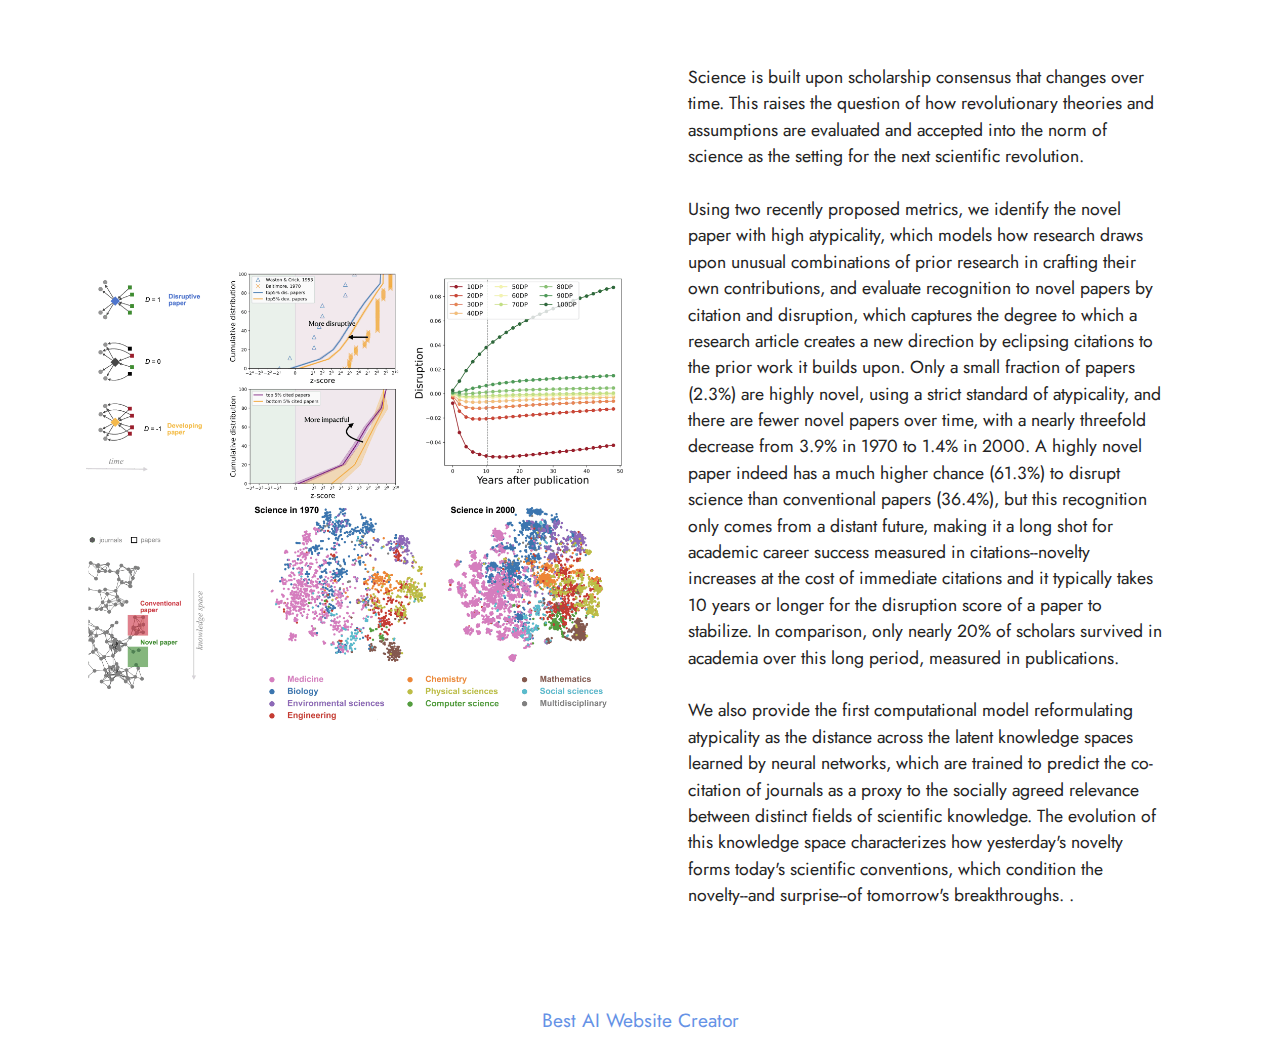
==== page1.html @ 990d7ad9 "create github pages" ====
<!DOCTYPE html>
<html  >
<head>
  <!-- Site made with Mobirise Website Builder v5.7.12, https://mobirise.com -->
  <meta charset="UTF-8">
  <meta http-equiv="X-UA-Compatible" content="IE=edge">
  <meta name="generator" content="Mobirise v5.7.12, mobirise.com">
  <meta name="viewport" content="width=device-width, initial-scale=1, minimum-scale=1">
  <link rel="shortcut icon" href="assets/images/logo5.png" type="image/x-icon">
  <meta name="description" content="">
  
  
  <title>research 1</title>
  <link rel="stylesheet" href="assets/bootstrap/css/bootstrap.min.css">
  <link rel="stylesheet" href="assets/bootstrap/css/bootstrap-grid.min.css">
  <link rel="stylesheet" href="assets/bootstrap/css/bootstrap-reboot.min.css">
  <link rel="stylesheet" href="assets/theme/css/style.css">
  <link rel="preload" href="https://fonts.googleapis.com/css?family=Jost:100,200,300,400,500,600,700,800,900,100i,200i,300i,400i,500i,600i,700i,800i,900i&display=swap" as="style" onload="this.onload=null;this.rel='stylesheet'">
  <noscript><link rel="stylesheet" href="https://fonts.googleapis.com/css?family=Jost:100,200,300,400,500,600,700,800,900,100i,200i,300i,400i,500i,600i,700i,800i,900i&display=swap"></noscript>
  <link rel="preload" as="style" href="assets/mobirise/css/mbr-additional.css"><link rel="stylesheet" href="assets/mobirise/css/mbr-additional.css" type="text/css">

  
  
  
</head>
<body>
  
  <section data-bs-version="5.1" class="image1 cid-sHP4jUs3po" id="image1-o">
    

    

    <div class="container">
        <div class="row align-items-center">
            <div class="col-12 col-lg-6">
                <div class="image-wrapper">
                    <img src="assets/images/allinone-1-1076x928.png" alt="Mobirise">
                    
                </div>
            </div>
            <div class="col-12 col-lg">
                <div class="text-wrapper">
                    
                    <p class="mbr-text mbr-fonts-style display-4">Science is built upon scholarship consensus that changes over time. This raises the question of how revolutionary theories and assumptions are evaluated and accepted into the norm of science as the setting for the next scientific revolution.<br><br>Using two recently proposed metrics, we identify the novel paper with high atypicality, which models how research draws upon unusual combinations of prior research in crafting their own contributions, and evaluate recognition to novel papers by citation and disruption, which captures the degree to which a research article creates a new direction by eclipsing citations to the prior work it builds upon. Only a small fraction of papers (2.3%) are highly novel, using a strict standard of atypicality, and there are fewer novel papers over time, with a nearly threefold decrease from 3.9% in 1970 to 1.4% in 2000.  A highly novel paper indeed has a much higher chance (61.3%) to disrupt science than conventional papers (36.4%), but this recognition only comes from a distant future, making it a long shot for academic career success measured in citations--novelty increases at the cost of immediate citations and it typically takes 10 years or longer for the disruption score of a paper to stabilize. In comparison, only nearly 20% of scholars survived in academia over this long period, measured in publications. <br><br>We also provide the first computational model reformulating atypicality as the distance across the latent knowledge spaces learned by neural networks, which are trained to predict the co-citation of journals as a proxy to the socially agreed relevance between distinct fields of scientific knowledge. The evolution of this knowledge space characterizes how yesterday's novelty forms today's scientific conventions, which condition the novelty--and surprise--of tomorrow's breakthroughs. .</p>
                </div>
            </div>
        </div>
    </div>
</section><section class="display-7" style="padding: 0;align-items: center;justify-content: center;flex-wrap: wrap;    align-content: center;display: flex;position: relative;height: 4rem;"><a href="https://mobiri.se/" style="flex: 1 1;height: 4rem;position: absolute;width: 100%;z-index: 1;"><img alt="" style="height: 4rem;" src="[data-uri]"></a><p style="margin: 0;text-align: center;" class="display-7">&#8204;</p><a style="z-index:1" href="https://mobirise.com/builder/ai-website-creator.html">Best AI Website Creator</a></section><script src="assets/bootstrap/js/bootstrap.bundle.min.js"></script>  <script src="assets/smoothscroll/smooth-scroll.js"></script>  <script src="assets/ytplayer/index.js"></script>  <script src="assets/theme/js/script.js"></script>  
  
  
</body>
</html>
---- assets/theme/css/style.css ----
@charset "UTF-8";
section {
  background-color: #ffffff;
}

body {
  font-style: normal;
  line-height: 1.5;
  font-weight: 400;
  color: #232323;
  position: relative;
}

button {
  background-color: transparent;
  border-color: transparent;
}

section,
.container,
.container-fluid {
  position: relative;
  word-wrap: break-word;
}

a.mbr-iconfont:hover {
  text-decoration: none;
}

.article .lead p,
.article .lead ul,
.article .lead ol,
.article .lead pre,
.article .lead blockquote {
  margin-bottom: 0;
}

a {
  font-style: normal;
  font-weight: 400;
  cursor: pointer;
}
a, a:hover {
  text-decoration: none;
}

.mbr-section-title {
  font-style: normal;
  line-height: 1.3;
}

.mbr-section-subtitle {
  line-height: 1.3;
}

.mbr-text {
  font-style: normal;
  line-height: 1.7;
}

h1,
h2,
h3,
h4,
h5,
h6,
.display-1,
.display-2,
.display-4,
.display-5,
.display-7,
span,
p,
a {
  line-height: 1;
  word-break: break-word;
  word-wrap: break-word;
  font-weight: 400;
}

b,
strong {
  font-weight: bold;
}

input:-webkit-autofill, input:-webkit-autofill:hover, input:-webkit-autofill:focus, input:-webkit-autofill:active {
  transition-delay: 9999s;
  -webkit-transition-property: background-color, color;
  transition-property: background-color, color;
}

textarea[type=hidden] {
  display: none;
}

section {
  background-position: 50% 50%;
  background-repeat: no-repeat;
  background-size: cover;
}
section .mbr-background-video,
section .mbr-background-video-preview {
  position: absolute;
  bottom: 0;
  left: 0;
  right: 0;
  top: 0;
}

.hidden {
  visibility: hidden;
}

.mbr-z-index20 {
  z-index: 20;
}

/*! Base colors */
.mbr-white {
  color: #ffffff;
}

.mbr-black {
  color: #111111;
}

.mbr-bg-white {
  background-color: #ffffff;
}

.mbr-bg-black {
  background-color: #000000;
}

/*! Text-aligns */
.align-left {
  text-align: left;
}

.align-center {
  text-align: center;
}

.align-right {
  text-align: right;
}

/*! Font-weight  */
.mbr-light {
  font-weight: 300;
}

.mbr-regular {
  font-weight: 400;
}

.mbr-semibold {
  font-weight: 500;
}

.mbr-bold {
  font-weight: 700;
}

/*! Media  */
.media-content {
  flex-basis: 100%;
}

.media-container-row {
  display: flex;
  flex-direction: row;
  flex-wrap: wrap;
  justify-content: center;
  align-content: center;
  align-items: start;
}
.media-container-row .media-size-item {
  width: 400px;
}

.media-container-column {
  display: flex;
  flex-direction: column;
  flex-wrap: wrap;
  justify-content: center;
  align-content: center;
  align-items: stretch;
}
.media-container-column > * {
  width: 100%;
}

@media (min-width: 992px) {
  .media-container-row {
    flex-wrap: nowrap;
  }
}
figure {
  margin-bottom: 0;
  overflow: hidden;
}

figure[mbr-media-size] {
  transition: width 0.1s;
}

img,
iframe {
  display: block;
  width: 100%;
}

.card {
  background-color: transparent;
  border: none;
}

.card-box {
  width: 100%;
}

.card-img {
  text-align: center;
  flex-shrink: 0;
  -webkit-flex-shrink: 0;
}

.media {
  max-width: 100%;
  margin: 0 auto;
}

.mbr-figure {
  align-self: center;
}

.media-container > div {
  max-width: 100%;
}

.mbr-figure img,
.card-img img {
  width: 100%;
}

@media (max-width: 991px) {
  .media-size-item {
    width: auto !important;
  }

  .media {
    width: auto;
  }

  .mbr-figure {
    width: 100% !important;
  }
}
/*! Buttons */
.mbr-section-btn {
  margin-left: -0.6rem;
  margin-right: -0.6rem;
  font-size: 0;
}

.btn {
  font-weight: 600;
  border-width: 1px;
  font-style: normal;
  margin: 0.6rem 0.6rem;
  white-space: normal;
  transition: all 0.2s ease-in-out;
  display: inline-flex;
  align-items: center;
  justify-content: center;
  word-break: break-word;
}

.btn-sm {
  font-weight: 600;
  letter-spacing: 0px;
  transition: all 0.3s ease-in-out;
}

.btn-md {
  font-weight: 600;
  letter-spacing: 0px;
  transition: all 0.3s ease-in-out;
}

.btn-lg {
  font-weight: 600;
  letter-spacing: 0px;
  transition: all 0.3s ease-in-out;
}

.btn-form {
  margin: 0;
}
.btn-form:hover {
  cursor: pointer;
}

nav .mbr-section-btn {
  margin-left: 0rem;
  margin-right: 0rem;
}

/*! Btn icon margin */
.btn .mbr-iconfont,
.btn.btn-sm .mbr-iconfont {
  order: 1;
  cursor: pointer;
  margin-left: 0.5rem;
  vertical-align: sub;
}

.btn.btn-md .mbr-iconfont,
.btn.btn-md .mbr-iconfont {
  margin-left: 0.8rem;
}

.mbr-regular {
  font-weight: 400;
}

.mbr-semibold {
  font-weight: 500;
}

.mbr-bold {
  font-weight: 700;
}

[type=submit] {
  -webkit-appearance: none;
}

/*! Full-screen */
.mbr-fullscreen .mbr-overlay {
  min-height: 100vh;
}

.mbr-fullscreen {
  display: flex;
  display: -moz-flex;
  display: -ms-flex;
  display: -o-flex;
  align-items: center;
  min-height: 100vh;
  padding-top: 3rem;
  padding-bottom: 3rem;
}

/*! Map */
.map {
  height: 25rem;
  position: relative;
}
.map iframe {
  width: 100%;
  height: 100%;
}

/*! Scroll to top arrow */
.mbr-arrow-up {
  bottom: 25px;
  right: 90px;
  position: fixed;
  text-align: right;
  z-index: 5000;
  color: #ffffff;
  font-size: 22px;
}

.mbr-arrow-up a {
  background: rgba(0, 0, 0, 0.2);
  border-radius: 50%;
  color: #fff;
  display: inline-block;
  height: 60px;
  width: 60px;
  border: 2px solid #fff;
  outline-style: none !important;
  position: relative;
  text-decoration: none;
  transition: all 0.3s ease-in-out;
  cursor: pointer;
  text-align: center;
}
.mbr-arrow-up a:hover {
  background-color: rgba(0, 0, 0, 0.4);
}
.mbr-arrow-up a i {
  line-height: 60px;
}

.mbr-arrow-up-icon {
  display: block;
  color: #fff;
}

.mbr-arrow-up-icon::before {
  content: "›";
  display: inline-block;
  font-family: serif;
  font-size: 22px;
  line-height: 1;
  font-style: normal;
  position: relative;
  top: 6px;
  left: -4px;
  transform: rotate(-90deg);
}

/*! Arrow Down */
.mbr-arrow {
  position: absolute;
  bottom: 45px;
  left: 50%;
  width: 60px;
  height: 60px;
  cursor: pointer;
  background-color: rgba(80, 80, 80, 0.5);
  border-radius: 50%;
  transform: translateX(-50%);
}
@media (max-width: 767px) {
  .mbr-arrow {
    display: none;
  }
}
.mbr-arrow > a {
  display: inline-block;
  text-decoration: none;
  outline-style: none;
  -webkit-animation: arrowdown 1.7s ease-in-out infinite;
          animation: arrowdown 1.7s ease-in-out infinite;
  color: #ffffff;
}
.mbr-arrow > a > i {
  position: absolute;
  top: -2px;
  left: 15px;
  font-size: 2rem;
}

#scrollToTop a i::before {
  content: "";
  position: absolute;
  display: block;
  border-bottom: 2.5px solid #fff;
  border-left: 2.5px solid #fff;
  width: 27.8%;
  height: 27.8%;
  left: 50%;
  top: 51%;
  transform: translateY(-30%) translateX(-50%) rotate(135deg);
}

@keyframes arrowdown {
  0% {
    transform: translateY(0px);
  }
  50% {
    transform: translateY(-5px);
  }
  100% {
    transform: translateY(0px);
  }
}
@-webkit-keyframes arrowdown {
  0% {
    transform: translateY(0px);
  }
  50% {
    transform: translateY(-5px);
  }
  100% {
    transform: translateY(0px);
  }
}
@media (max-width: 500px) {
  .mbr-arrow-up {
    left: 0;
    right: 0;
    text-align: center;
  }
}
/*Gradients animation*/
@keyframes gradient-animation {
  from {
    background-position: 0% 100%;
    -webkit-animation-timing-function: ease-in-out;
            animation-timing-function: ease-in-out;
  }
  to {
    background-position: 100% 0%;
    -webkit-animation-timing-function: ease-in-out;
            animation-timing-function: ease-in-out;
  }
}
@-webkit-keyframes gradient-animation {
  from {
    background-position: 0% 100%;
    -webkit-animation-timing-function: ease-in-out;
            animation-timing-function: ease-in-out;
  }
  to {
    background-position: 100% 0%;
    -webkit-animation-timing-function: ease-in-out;
            animation-timing-function: ease-in-out;
  }
}
.bg-gradient {
  background-size: 200% 200%;
  animation: gradient-animation 5s infinite alternate;
  -webkit-animation: gradient-animation 5s infinite alternate;
}

.menu .navbar-brand {
  display: -webkit-flex;
}
.menu .navbar-brand span {
  display: flex;
  display: -webkit-flex;
}
.menu .navbar-brand .navbar-caption-wrap {
  display: -webkit-flex;
}
.menu .navbar-brand .navbar-logo img {
  display: -webkit-flex;
  width: auto;
}
@media (min-width: 768px) and (max-width: 991px) {
  .menu .navbar-toggleable-sm .navbar-nav {
    display: -ms-flexbox;
  }
}
@media (max-width: 991px) {
  .menu .navbar-collapse {
    max-height: 93.5vh;
  }
  .menu .navbar-collapse.show {
    overflow: auto;
  }
}
@media (min-width: 992px) {
  .menu .navbar-nav.nav-dropdown {
    display: -webkit-flex;
  }
  .menu .navbar-toggleable-sm .navbar-collapse {
    display: -webkit-flex !important;
  }
  .menu .collapsed .navbar-collapse {
    max-height: 93.5vh;
  }
  .menu .collapsed .navbar-collapse.show {
    overflow: auto;
  }
}
@media (max-width: 767px) {
  .menu .navbar-collapse {
    max-height: 80vh;
  }
}

.nav-link .mbr-iconfont {
  margin-right: 0.5rem;
}

.navbar {
  display: -webkit-flex;
  -webkit-flex-wrap: wrap;
  -webkit-align-items: center;
  -webkit-justify-content: space-between;
}

.navbar-collapse {
  -webkit-flex-basis: 100%;
  -webkit-flex-grow: 1;
  -webkit-align-items: center;
}

.nav-dropdown .link {
  padding: 0.667em 1.667em !important;
  margin: 0 !important;
}

.nav {
  display: -webkit-flex;
  -webkit-flex-wrap: wrap;
}

.row {
  display: -webkit-flex;
  -webkit-flex-wrap: wrap;
}

.justify-content-center {
  -webkit-justify-content: center;
}

.form-inline {
  display: -webkit-flex;
}

.card-wrapper {
  -webkit-flex: 1;
}

.carousel-control {
  z-index: 10;
  display: -webkit-flex;
}

.carousel-controls {
  display: -webkit-flex;
}

.media {
  display: -webkit-flex;
}

.form-group:focus {
  outline: none;
}

.jq-selectbox__select {
  padding: 7px 0;
  position: relative;
}

.jq-selectbox__dropdown {
  overflow: hidden;
  border-radius: 10px;
  position: absolute;
  top: 100%;
  left: 0 !important;
  width: 100% !important;
}

.jq-selectbox__trigger-arrow {
  right: 0;
  transform: translateY(-50%);
}

.jq-selectbox li {
  padding: 1.07em 0.5em;
}

input[type=range] {
  padding-left: 0 !important;
  padding-right: 0 !important;
}

.modal-dialog,
.modal-content {
  height: 100%;
}

.modal-dialog .carousel-inner {
  height: calc(100vh - 1.75rem);
}
@media (max-width: 575px) {
  .modal-dialog .carousel-inner {
    height: calc(100vh - 1rem);
  }
}

.carousel-item {
  text-align: center;
}

.carousel-item img {
  margin: auto;
}

.navbar-toggler {
  align-self: flex-start;
  padding: 0.25rem 0.75rem;
  font-size: 1.25rem;
  line-height: 1;
  background: transparent;
  border: 1px solid transparent;
  border-radius: 0.25rem;
}

.navbar-toggler:focus,
.navbar-toggler:hover {
  text-decoration: none;
  box-shadow: none;
}

.navbar-toggler-icon {
  display: inline-block;
  width: 1.5em;
  height: 1.5em;
  vertical-align: middle;
  content: "";
  background: no-repeat center center;
  background-size: 100% 100%;
}

.navbar-toggler-left {
  position: absolute;
  left: 1rem;
}

.navbar-toggler-right {
  position: absolute;
  right: 1rem;
}

.card-img {
  width: auto;
}

.menu .navbar.collapsed:not(.beta-menu) {
  flex-direction: column;
}

.carousel-item.active,
.carousel-item-next,
.carousel-item-prev {
  display: flex;
}

.note-air-layout .dropup .dropdown-menu,
.note-air-layout .navbar-fixed-bottom .dropdown .dropdown-menu {
  bottom: initial !important;
}

html,
body {
  height: auto;
  min-height: 100vh;
}

.dropup .dropdown-toggle::after {
  display: none;
}

.form-asterisk {
  font-family: initial;
  position: absolute;
  top: -2px;
  font-weight: normal;
}

.form-control-label {
  position: relative;
  cursor: pointer;
  margin-bottom: 0.357em;
  padding: 0;
}

.alert {
  color: #ffffff;
  border-radius: 0;
  border: 0;
  font-size: 1.1rem;
  line-height: 1.5;
  margin-bottom: 1.875rem;
  padding: 1.25rem;
  position: relative;
  text-align: center;
}
.alert.alert-form::after {
  background-color: inherit;
  bottom: -7px;
  content: "";
  display: block;
  height: 14px;
  left: 50%;
  margin-left: -7px;
  position: absolute;
  transform: rotate(45deg);
  width: 14px;
}

.form-control {
  background-color: #ffffff;
  background-clip: border-box;
  color: #232323;
  line-height: 1rem !important;
  height: auto;
  padding: 0.6rem 1.2rem;
  transition: border-color 0.25s ease 0s;
  border: 1px solid transparent !important;
  border-radius: 4px;
  box-shadow: rgba(0, 0, 0, 0.07) 0px 1px 1px 0px, rgba(0, 0, 0, 0.07) 0px 1px 3px 0px, rgba(0, 0, 0, 0.03) 0px 0px 0px 1px;
}
.form-active .form-control:invalid {
  border-color: red;
}

form .row {
  margin-left: -0.6rem;
  margin-right: -0.6rem;
}
form .row [class*=col] {
  padding-left: 0.6rem;
  padding-right: 0.6rem;
}

form .mbr-section-btn {
  margin: 0;
  padding-left: 0.6rem;
  padding-right: 0.6rem;
}

form .btn {
  display: flex;
  padding: 0.6rem 1.2rem;
  margin: 0;
}

form .form-check-input {
  margin-top: 0.5;
}

textarea.form-control {
  line-height: 1.5rem !important;
}

.form-group {
  margin-bottom: 1.2rem;
}

.form-control,
form .btn {
  min-height: 48px;
}

.gdpr-block label span.textGDPR input[name=gdpr] {
  top: 7px;
}

.form-control:focus {
  box-shadow: none;
}

:focus {
  outline: none;
}

.mbr-overlay {
  background-color: #000;
  bottom: 0;
  left: 0;
  opacity: 0.5;
  position: absolute;
  right: 0;
  top: 0;
  z-index: 0;
  pointer-events: none;
}

blockquote {
  font-style: italic;
  padding: 3rem;
  font-size: 1.09rem;
  position: relative;
  border-left: 3px solid;
}

ul,
ol,
pre,
blockquote {
  margin-bottom: 2.3125rem;
}

.mt-4 {
  margin-top: 2rem !important;
}

.mb-4 {
  margin-bottom: 2rem !important;
}

@media (min-width: 992px) {
  .container {
    padding-left: 16px;
    padding-right: 16px;
  }

  .row {
    margin-left: -16px;
    margin-right: -16px;
  }
  .row > [class*=col] {
    padding-left: 16px;
    padding-right: 16px;
  }
}
@media (min-width: 768px) {
  .container-fluid {
    padding-left: 32px;
    padding-right: 32px;
  }
}
@media (min-width: 768px) and (max-width: 991px) {
  .mbr-container {
    padding-left: 32px;
    padding-right: 32px;
  }
}
@media (max-width: 767px) {
  .mbr-container {
    padding-left: 16px;
    padding-right: 16px;
  }
}
.card-wrapper,
.item-wrapper {
  overflow: hidden;
}

.app-video-wrapper > img {
  opacity: 1;
}

.item {
  position: relative;
}

.dropdown-menu .dropdown-menu {
  left: 100%;
}

.dropdown-item + .dropdown-menu {
  display: none;
}

.dropdown-item:hover + .dropdown-menu,
.dropdown-menu:hover {
  display: block;
}

@media (min-aspect-ratio: 16/9) {
  .mbr-video-foreground {
    height: 300% !important;
    top: -100% !important;
  }
}
@media (max-aspect-ratio: 16/9) {
  .mbr-video-foreground {
    width: 300% !important;
    left: -100% !important;
  }
}.engine {
	position: absolute;
	text-indent: -2400px;
	text-align: center;
	padding: 0;
	top: 0;
	left: -2400px;
}
---- assets/mobirise/css/mbr-additional.css ----
body {
  font-family: Jost;
}
.display-1 {
  font-family: 'Jost', sans-serif;
  font-size: 4.6rem;
  line-height: 1.1;
}
.display-1 > .mbr-iconfont {
  font-size: 5.75rem;
}
.display-2 {
  font-family: 'Jost', sans-serif;
  font-size: 3rem;
  line-height: 1.1;
}
.display-2 > .mbr-iconfont {
  font-size: 3.75rem;
}
.display-4 {
  font-family: 'Jost', sans-serif;
  font-size: 1.1rem;
  line-height: 1.5;
}
.display-4 > .mbr-iconfont {
  font-size: 1.375rem;
}
.display-5 {
  font-family: 'Jost', sans-serif;
  font-size: 2.2rem;
  line-height: 1.5;
}
.display-5 > .mbr-iconfont {
  font-size: 2.75rem;
}
.display-7 {
  font-family: 'Jost', sans-serif;
  font-size: 1.2rem;
  line-height: 1.5;
}
.display-7 > .mbr-iconfont {
  font-size: 1.5rem;
}
/* ---- Fluid typography for mobile devices ---- */
/* 1.4 - font scale ratio ( bootstrap == 1.42857 ) */
/* 100vw - current viewport width */
/* (48 - 20)  48 == 48rem == 768px, 20 == 20rem == 320px(minimal supported viewport) */
/* 0.65 - min scale variable, may vary */
@media (max-width: 992px) {
  .display-1 {
    font-size: 3.68rem;
  }
}
@media (max-width: 768px) {
  .display-1 {
    font-size: 3.22rem;
    font-size: calc( 2.26rem + (4.6 - 2.26) * ((100vw - 20rem) / (48 - 20)));
    line-height: calc( 1.1 * (2.26rem + (4.6 - 2.26) * ((100vw - 20rem) / (48 - 20))));
  }
  .display-2 {
    font-size: 2.4rem;
    font-size: calc( 1.7rem + (3 - 1.7) * ((100vw - 20rem) / (48 - 20)));
    line-height: calc( 1.3 * (1.7rem + (3 - 1.7) * ((100vw - 20rem) / (48 - 20))));
  }
  .display-4 {
    font-size: 0.88rem;
    font-size: calc( 1.0350000000000001rem + (1.1 - 1.0350000000000001) * ((100vw - 20rem) / (48 - 20)));
    line-height: calc( 1.4 * (1.0350000000000001rem + (1.1 - 1.0350000000000001) * ((100vw - 20rem) / (48 - 20))));
  }
  .display-5 {
    font-size: 1.76rem;
    font-size: calc( 1.42rem + (2.2 - 1.42) * ((100vw - 20rem) / (48 - 20)));
    line-height: calc( 1.4 * (1.42rem + (2.2 - 1.42) * ((100vw - 20rem) / (48 - 20))));
  }
  .display-7 {
    font-size: 0.96rem;
    font-size: calc( 1.07rem + (1.2 - 1.07) * ((100vw - 20rem) / (48 - 20)));
    line-height: calc( 1.4 * (1.07rem + (1.2 - 1.07) * ((100vw - 20rem) / (48 - 20))));
  }
}
/* Buttons */
.btn {
  padding: 0.6rem 1.2rem;
  border-radius: 4px;
}
.btn-sm {
  padding: 0.6rem 1.2rem;
  border-radius: 4px;
}
.btn-md {
  padding: 0.6rem 1.2rem;
  border-radius: 4px;
}
.btn-lg {
  padding: 1rem 2.6rem;
  border-radius: 4px;
}
.bg-primary {
  background-color: #6592e6 !important;
}
.bg-success {
  background-color: #40b0bf !important;
}
.bg-info {
  background-color: #47b5ed !important;
}
.bg-warning {
  background-color: #ffe161 !important;
}
.bg-danger {
  background-color: #ff9966 !important;
}
.btn-primary,
.btn-primary:active {
  background-color: #6592e6 !important;
  border-color: #6592e6 !important;
  color: #ffffff !important;
  box-shadow: 0 2px 2px 0 rgba(0, 0, 0, 0.2);
}
.btn-primary:hover,
.btn-primary:focus,
.btn-primary.focus,
.btn-primary.active {
  color: #ffffff !important;
  background-color: #2260d2 !important;
  border-color: #2260d2 !important;
  box-shadow: 0 2px 5px 0 rgba(0, 0, 0, 0.2);
}
.btn-primary.disabled,
.btn-primary:disabled {
  color: #ffffff !important;
  background-color: #2260d2 !important;
  border-color: #2260d2 !important;
}
.btn-secondary,
.btn-secondary:active {
  background-color: #ff6666 !important;
  border-color: #ff6666 !important;
  color: #ffffff !important;
  box-shadow: 0 2px 2px 0 rgba(0, 0, 0, 0.2);
}
.btn-secondary:hover,
.btn-secondary:focus,
.btn-secondary.focus,
.btn-secondary.active {
  color: #ffffff !important;
  background-color: #ff0f0f !important;
  border-color: #ff0f0f !important;
  box-shadow: 0 2px 5px 0 rgba(0, 0, 0, 0.2);
}
.btn-secondary.disabled,
.btn-secondary:disabled {
  color: #ffffff !important;
  background-color: #ff0f0f !important;
  border-color: #ff0f0f !important;
}
.btn-info,
.btn-info:active {
  background-color: #47b5ed !important;
  border-color: #47b5ed !important;
  color: #ffffff !important;
  box-shadow: 0 2px 2px 0 rgba(0, 0, 0, 0.2);
}
.btn-info:hover,
.btn-info:focus,
.btn-info.focus,
.btn-info.active {
  color: #ffffff !important;
  background-color: #148cca !important;
  border-color: #148cca !important;
  box-shadow: 0 2px 5px 0 rgba(0, 0, 0, 0.2);
}
.btn-info.disabled,
.btn-info:disabled {
  color: #ffffff !important;
  background-color: #148cca !important;
  border-color: #148cca !important;
}
.btn-success,
.btn-success:active {
  background-color: #40b0bf !important;
  border-color: #40b0bf !important;
  color: #ffffff !important;
  box-shadow: 0 2px 2px 0 rgba(0, 0, 0, 0.2);
}
.btn-success:hover,
.btn-success:focus,
.btn-success.focus,
.btn-success.active {
  color: #ffffff !important;
  background-color: #2a747e !important;
  border-color: #2a747e !important;
  box-shadow: 0 2px 5px 0 rgba(0, 0, 0, 0.2);
}
.btn-success.disabled,
.btn-success:disabled {
  color: #ffffff !important;
  background-color: #2a747e !important;
  border-color: #2a747e !important;
}
.btn-warning,
.btn-warning:active {
  background-color: #ffe161 !important;
  border-color: #ffe161 !important;
  color: #614f00 !important;
  box-shadow: 0 2px 2px 0 rgba(0, 0, 0, 0.2);
}
.btn-warning:hover,
.btn-warning:focus,
.btn-warning.focus,
.btn-warning.active {
  color: #0a0800 !important;
  background-color: #ffd10a !important;
  border-color: #ffd10a !important;
  box-shadow: 0 2px 5px 0 rgba(0, 0, 0, 0.2);
}
.btn-warning.disabled,
.btn-warning:disabled {
  color: #614f00 !important;
  background-color: #ffd10a !important;
  border-color: #ffd10a !important;
}
.btn-danger,
.btn-danger:active {
  background-color: #ff9966 !important;
  border-color: #ff9966 !important;
  color: #ffffff !important;
  box-shadow: 0 2px 2px 0 rgba(0, 0, 0, 0.2);
}
.btn-danger:hover,
.btn-danger:focus,
.btn-danger.focus,
.btn-danger.active {
  color: #ffffff !important;
  background-color: #ff5f0f !important;
  border-color: #ff5f0f !important;
  box-shadow: 0 2px 5px 0 rgba(0, 0, 0, 0.2);
}
.btn-danger.disabled,
.btn-danger:disabled {
  color: #ffffff !important;
  background-color: #ff5f0f !important;
  border-color: #ff5f0f !important;
}
.btn-white,
.btn-white:active {
  background-color: #fafafa !important;
  border-color: #fafafa !important;
  color: #7a7a7a !important;
  box-shadow: 0 2px 2px 0 rgba(0, 0, 0, 0.2);
}
.btn-white:hover,
.btn-white:focus,
.btn-white.focus,
.btn-white.active {
  color: #4f4f4f !important;
  background-color: #cfcfcf !important;
  border-color: #cfcfcf !important;
  box-shadow: 0 2px 5px 0 rgba(0, 0, 0, 0.2);
}
.btn-white.disabled,
.btn-white:disabled {
  color: #7a7a7a !important;
  background-color: #cfcfcf !important;
  border-color: #cfcfcf !important;
}
.btn-black,
.btn-black:active {
  background-color: #232323 !important;
  border-color: #232323 !important;
  color: #ffffff !important;
  box-shadow: 0 2px 2px 0 rgba(0, 0, 0, 0.2);
}
.btn-black:hover,
.btn-black:focus,
.btn-black.focus,
.btn-black.active {
  color: #ffffff !important;
  background-color: #000000 !important;
  border-color: #000000 !important;
  box-shadow: 0 2px 5px 0 rgba(0, 0, 0, 0.2);
}
.btn-black.disabled,
.btn-black:disabled {
  color: #ffffff !important;
  background-color: #000000 !important;
  border-color: #000000 !important;
}
.btn-primary-outline,
.btn-primary-outline:active {
  background-color: transparent !important;
  border-color: transparent;
  color: #6592e6;
}
.btn-primary-outline:hover,
.btn-primary-outline:focus,
.btn-primary-outline.focus,
.btn-primary-outline.active {
  color: #2260d2 !important;
  background-color: transparent!important;
  border-color: transparent!important;
  box-shadow: none!important;
}
.btn-primary-outline.disabled,
.btn-primary-outline:disabled {
  color: #ffffff !important;
  background-color: #6592e6 !important;
  border-color: #6592e6 !important;
}
.btn-secondary-outline,
.btn-secondary-outline:active {
  background-color: transparent !important;
  border-color: transparent;
  color: #ff6666;
}
.btn-secondary-outline:hover,
.btn-secondary-outline:focus,
.btn-secondary-outline.focus,
.btn-secondary-outline.active {
  color: #ff0f0f !important;
  background-color: transparent!important;
  border-color: transparent!important;
  box-shadow: none!important;
}
.btn-secondary-outline.disabled,
.btn-secondary-outline:disabled {
  color: #ffffff !important;
  background-color: #ff6666 !important;
  border-color: #ff6666 !important;
}
.btn-info-outline,
.btn-info-outline:active {
  background-color: transparent !important;
  border-color: transparent;
  color: #47b5ed;
}
.btn-info-outline:hover,
.btn-info-outline:focus,
.btn-info-outline.focus,
.btn-info-outline.active {
  color: #148cca !important;
  background-color: transparent!important;
  border-color: transparent!important;
  box-shadow: none!important;
}
.btn-info-outline.disabled,
.btn-info-outline:disabled {
  color: #ffffff !important;
  background-color: #47b5ed !important;
  border-color: #47b5ed !important;
}
.btn-success-outline,
.btn-success-outline:active {
  background-color: transparent !important;
  border-color: transparent;
  color: #40b0bf;
}
.btn-success-outline:hover,
.btn-success-outline:focus,
.btn-success-outline.focus,
.btn-success-outline.active {
  color: #2a747e !important;
  background-color: transparent!important;
  border-color: transparent!important;
  box-shadow: none!important;
}
.btn-success-outline.disabled,
.btn-success-outline:disabled {
  color: #ffffff !important;
  background-color: #40b0bf !important;
  border-color: #40b0bf !important;
}
.btn-warning-outline,
.btn-warning-outline:active {
  background-color: transparent !important;
  border-color: transparent;
  color: #ffe161;
}
.btn-warning-outline:hover,
.btn-warning-outline:focus,
.btn-warning-outline.focus,
.btn-warning-outline.active {
  color: #ffd10a !important;
  background-color: transparent!important;
  border-color: transparent!important;
  box-shadow: none!important;
}
.btn-warning-outline.disabled,
.btn-warning-outline:disabled {
  color: #614f00 !important;
  background-color: #ffe161 !important;
  border-color: #ffe161 !important;
}
.btn-danger-outline,
.btn-danger-outline:active {
  background-color: transparent !important;
  border-color: transparent;
  color: #ff9966;
}
.btn-danger-outline:hover,
.btn-danger-outline:focus,
.btn-danger-outline.focus,
.btn-danger-outline.active {
  color: #ff5f0f !important;
  background-color: transparent!important;
  border-color: transparent!important;
  box-shadow: none!important;
}
.btn-danger-outline.disabled,
.btn-danger-outline:disabled {
  color: #ffffff !important;
  background-color: #ff9966 !important;
  border-color: #ff9966 !important;
}
.btn-black-outline,
.btn-black-outline:active {
  background-color: transparent !important;
  border-color: transparent;
  color: #232323;
}
.btn-black-outline:hover,
.btn-black-outline:focus,
.btn-black-outline.focus,
.btn-black-outline.active {
  color: #000000 !important;
  background-color: transparent!important;
  border-color: transparent!important;
  box-shadow: none!important;
}
.btn-black-outline.disabled,
.btn-black-outline:disabled {
  color: #ffffff !important;
  background-color: #232323 !important;
  border-color: #232323 !important;
}
.btn-white-outline,
.btn-white-outline:active {
  background-color: transparent !important;
  border-color: transparent;
  color: #fafafa;
}
.btn-white-outline:hover,
.btn-white-outline:focus,
.btn-white-outline.focus,
.btn-white-outline.active {
  color: #cfcfcf !important;
  background-color: transparent!important;
  border-color: transparent!important;
  box-shadow: none!important;
}
.btn-white-outline.disabled,
.btn-white-outline:disabled {
  color: #7a7a7a !important;
  background-color: #fafafa !important;
  border-color: #fafafa !important;
}
.text-primary {
  color: #6592e6 !important;
}
.text-secondary {
  color: #ff6666 !important;
}
.text-success {
  color: #40b0bf !important;
}
.text-info {
  color: #47b5ed !important;
}
.text-warning {
  color: #ffe161 !important;
}
.text-danger {
  color: #ff9966 !important;
}
.text-white {
  color: #fafafa !important;
}
.text-black {
  color: #232323 !important;
}
a.text-primary:hover,
a.text-primary:focus,
a.text-primary.active {
  color: #205ac5 !important;
}
a.text-secondary:hover,
a.text-secondary:focus,
a.text-secondary.active {
  color: #ff0000 !important;
}
a.text-success:hover,
a.text-success:focus,
a.text-success.active {
  color: #266a73 !important;
}
a.text-info:hover,
a.text-info:focus,
a.text-info.active {
  color: #1283bc !important;
}
a.text-warning:hover,
a.text-warning:focus,
a.text-warning.active {
  color: #facb00 !important;
}
a.text-danger:hover,
a.text-danger:focus,
a.text-danger.active {
  color: #ff5500 !important;
}
a.text-white:hover,
a.text-white:focus,
a.text-white.active {
  color: #c7c7c7 !important;
}
a.text-black:hover,
a.text-black:focus,
a.text-black.active {
  color: #000000 !important;
}
a[class*="text-"]:not(.nav-link):not(.dropdown-item):not([role]):not(.navbar-caption) {
  position: relative;
  background-image: transparent;
  background-size: 10000px 2px;
  background-repeat: no-repeat;
  background-position: 0px 1.2em;
  background-position: -10000px 1.2em;
}
a[class*="text-"]:not(.nav-link):not(.dropdown-item):not([role]):not(.navbar-caption):hover {
  transition: background-position 2s ease-in-out;
  background-image: linear-gradient(currentColor 50%, currentColor 50%);
  background-position: 0px 1.2em;
}
.nav-tabs .nav-link.active {
  color: #6592e6;
}
.nav-tabs .nav-link:not(.active) {
  color: #232323;
}
.alert-success {
  background-color: #70c770;
}
.alert-info {
  background-color: #47b5ed;
}
.alert-warning {
  background-color: #ffe161;
}
.alert-danger {
  background-color: #ff9966;
}
.mbr-gallery-filter li.active .btn {
  background-color: #6592e6;
  border-color: #6592e6;
  color: #ffffff;
}
.mbr-gallery-filter li.active .btn:focus {
  box-shadow: none;
}
a,
a:hover {
  color: #6592e6;
}
.mbr-plan-header.bg-primary .mbr-plan-subtitle,
.mbr-plan-header.bg-primary .mbr-plan-price-desc {
  color: #ffffff;
}
.mbr-plan-header.bg-success .mbr-plan-subtitle,
.mbr-plan-header.bg-success .mbr-plan-price-desc {
  color: #a0d8df;
}
.mbr-plan-header.bg-info .mbr-plan-subtitle,
.mbr-plan-header.bg-info .mbr-plan-price-desc {
  color: #ffffff;
}
.mbr-plan-header.bg-warning .mbr-plan-subtitle,
.mbr-plan-header.bg-warning .mbr-plan-price-desc {
  color: #ffffff;
}
.mbr-plan-header.bg-danger .mbr-plan-subtitle,
.mbr-plan-header.bg-danger .mbr-plan-price-desc {
  color: #ffffff;
}
/* Scroll to top button*/
.scrollToTop_wraper {
  display: none;
}
.form-control {
  font-family: 'Jost', sans-serif;
  font-size: 1.1rem;
  line-height: 1.5;
  font-weight: 400;
}
.form-control > .mbr-iconfont {
  font-size: 1.375rem;
}
.form-control:hover,
.form-control:focus {
  box-shadow: rgba(0, 0, 0, 0.07) 0px 1px 1px 0px, rgba(0, 0, 0, 0.07) 0px 1px 3px 0px, rgba(0, 0, 0, 0.03) 0px 0px 0px 1px;
  border-color: #6592e6 !important;
}
.form-control:-webkit-input-placeholder {
  font-family: 'Jost', sans-serif;
  font-size: 1.1rem;
  line-height: 1.5;
  font-weight: 400;
}
.form-control:-webkit-input-placeholder > .mbr-iconfont {
  font-size: 1.375rem;
}
blockquote {
  border-color: #6592e6;
}
/* Forms */
.jq-selectbox li:hover,
.jq-selectbox li.selected {
  background-color: #6592e6;
  color: #ffffff;
}
.jq-number__spin {
  transition: 0.25s ease;
}
.jq-number__spin:hover {
  border-color: #6592e6;
}
.jq-selectbox .jq-selectbox__trigger-arrow,
.jq-number__spin.minus:after,
.jq-number__spin.plus:after {
  transition: 0.4s;
  border-top-color: #353535;
  border-bottom-color: #353535;
}
.jq-selectbox:hover .jq-selectbox__trigger-arrow,
.jq-number__spin.minus:hover:after,
.jq-number__spin.plus:hover:after {
  border-top-color: #6592e6;
  border-bottom-color: #6592e6;
}
.xdsoft_datetimepicker .xdsoft_calendar td.xdsoft_default,
.xdsoft_datetimepicker .xdsoft_calendar td.xdsoft_current,
.xdsoft_datetimepicker .xdsoft_timepicker .xdsoft_time_box > div > div.xdsoft_current {
  color: #ffffff !important;
  background-color: #6592e6 !important;
  box-shadow: none !important;
}
.xdsoft_datetimepicker .xdsoft_calendar td:hover,
.xdsoft_datetimepicker .xdsoft_timepicker .xdsoft_time_box > div > div:hover {
  color: #000000 !important;
  background: #ff6666 !important;
  box-shadow: none !important;
}
.lazy-bg {
  background-image: none !important;
}
.lazy-placeholder:not(section),
.lazy-none {
  display: block;
  position: relative;
  padding-bottom: 56.25%;
  width: 100%;
  height: auto;
}
iframe.lazy-placeholder,
.lazy-placeholder:after {
  content: '';
  position: absolute;
  width: 200px;
  height: 200px;
  background: transparent no-repeat center;
  background-size: contain;
  top: 50%;
  left: 50%;
  transform: translateX(-50%) translateY(-50%);
  background-image: url("data:image/svg+xml;charset=UTF-8,%3csvg width='32' height='32' viewBox='0 0 64 64' xmlns='http://www.w3.org/2000/svg' stroke='%236592e6' %3e%3cg fill='none' fill-rule='evenodd'%3e%3cg transform='translate(16 16)' stroke-width='2'%3e%3ccircle stroke-opacity='.5' cx='16' cy='16' r='16'/%3e%3cpath d='M32 16c0-9.94-8.06-16-16-16'%3e%3canimateTransform attributeName='transform' type='rotate' from='0 16 16' to='360 16 16' dur='1s' repeatCount='indefinite'/%3e%3c/path%3e%3c/g%3e%3c/g%3e%3c/svg%3e");
}
section.lazy-placeholder:after {
  opacity: 0.5;
}
body {
  overflow-x: hidden;
}
a {
  transition: color 0.6s;
}
.cid-sK4haHyXqP {
  padding-top: 6rem;
  padding-bottom: 6rem;
  background-color: #ffffff;
}
.cid-sK4haHyXqP .content-wrapper {
  background: #ffffff;
}
@media (max-width: 991px) {
  .cid-sK4haHyXqP .content-wrapper .image-wrapper {
    margin-bottom: 2rem;
  }
}
@media (max-width: 767px) {
  .cid-sK4haHyXqP .content-wrapper {
    padding: 1rem;
  }
}
@media (min-width: 768px) and (max-width: 991px) {
  .cid-sK4haHyXqP .content-wrapper {
    padding: 2rem;
  }
}
@media (min-width: 992px) {
  .cid-sK4haHyXqP .content-wrapper {
    padding: 5rem 3rem;
  }
  .cid-sK4haHyXqP .content-wrapper .text-wrapper {
    padding-left: 2rem;
  }
}
.cid-sK4haHyXqP .image-wrapper img {
  width: 100%;
  object-fit: cover;
}
.cid-sHP4jUs3po {
  padding-top: 2rem;
  padding-bottom: 2rem;
  background-color: #ffffff;
}
@media (max-width: 991px) {
  .cid-sHP4jUs3po .image-wrapper {
    margin-bottom: 1rem;
  }
}
.cid-sHP4jUs3po img {
  width: 100%;
}
@media (min-width: 992px) {
  .cid-sHP4jUs3po .text-wrapper {
    padding: 2rem;
  }
}
.cid-sIXgaRBSRT {
  background-image: url("../../../assets/images/lightning-1280p-1280x720.jpeg");
}
.cid-sIXgaRBSRT .mbr-text,
.cid-sIXgaRBSRT .mbr-section-btn {
  text-align: left;
  color: #e6c63b;
}
.cid-sIXgaRBSRT .mbr-section-title {
  color: #e6c63b;
}
.cid-tuxSkjyngw {
  padding-top: 5rem;
  padding-bottom: 5rem;
  background-image: url("../../../assets/images/background1.jpeg");
}
.cid-tuxSkjyngw ul {
  list-style: none;
  margin: 0;
  padding-left: 2.5rem;
}
.cid-tuxSkjyngw li {
  position: relative;
  margin-bottom: 1rem;
}
.cid-tuxSkjyngw ul li::before {
  position: absolute;
  left: -1.6rem;
  content: "\2022";
  color: #6592e6;
  font-weight: bold;
  font-size: 2rem;
  width: 1.6rem;
}
.cid-sIXjGyiwjg {
  padding-top: 5rem;
  padding-bottom: 5rem;
  background-color: #ffffff;
}
.cid-sIXjGyiwjg ul {
  list-style: none;
  margin: 0;
  padding-left: 2.5rem;
}
.cid-sIXjGyiwjg li {
  position: relative;
  margin-bottom: 1rem;
}
.cid-sIXjGyiwjg ul li::before {
  position: absolute;
  left: -1.6rem;
  content: "\2022";
  color: #6592e6;
  font-weight: bold;
  font-size: 2rem;
  width: 1.6rem;
}
.cid-t8GYd4qgl1 {
  padding-top: 6rem;
  padding-bottom: 6rem;
  background-color: #ffffff;
}
@media (max-width: 991px) {
  .cid-t8GYd4qgl1 .image-wrapper {
    margin-bottom: 1rem;
  }
}
.cid-t8GYd4qgl1 img {
  width: 100%;
}
@media (min-width: 992px) {
  .cid-t8GYd4qgl1 .text-wrapper {
    padding: 2rem;
  }
}
.cid-t8GYd4qgl1 .mbr-text {
  color: #000000;
  text-align: left;
}
.cid-t8FV9rfm8u {
  padding-top: 0rem;
  padding-bottom: 0rem;
  background-color: #ffffff;
}
@media (max-width: 991px) {
  .cid-t8FV9rfm8u .image-wrapper {
    margin-bottom: 1rem;
  }
}
.cid-t8FV9rfm8u img {
  width: 100%;
}
@media (min-width: 992px) {
  .cid-t8FV9rfm8u .text-wrapper {
    padding: 2rem;
  }
}
.cid-t7T5ZBcPwJ {
  background-image: url("../../../assets/images/figure-ed2-2000x1000.png");
}
.cid-tuxNuOvUkB {
  padding-top: 5rem;
  padding-bottom: 5rem;
  background-color: #ffffff;
}
@media (min-width: 992px) {
  .cid-tuxNuOvUkB .carousel {
    min-height: 800px;
  }
  .cid-tuxNuOvUkB .carousel img {
    max-height: 800px;
    object-fit: contain;
  }
}
@media (max-width: 991px) and (min-width: 768px) {
  .cid-tuxNuOvUkB .carousel {
    min-height: 520px;
  }
  .cid-tuxNuOvUkB .carousel img {
    max-height: 520px;
    object-fit: contain;
  }
}
@media (max-width: 767px) {
  .cid-tuxNuOvUkB .carousel {
    min-height: 440px;
  }
  .cid-tuxNuOvUkB .carousel img {
    max-height: 440px;
    object-fit: contain;
  }
  .cid-tuxNuOvUkB .container .carousel-control {
    margin-bottom: 0;
  }
  .cid-tuxNuOvUkB .content-slider-wrap {
    width: 100% !important;
  }
}
.cid-tuxNuOvUkB .carousel,
.cid-tuxNuOvUkB .carousel-inner {
  display: flex;
  align-items: center;
}
.cid-tuxNuOvUkB .item-wrapper {
  width: 100%;
}
.cid-tuxNuOvUkB .carousel-caption {
  bottom: 40px;
}
.cid-tuxNuOvUkB .carousel-control:hover {
  background: #1b1b1b;
  color: #fff;
  opacity: 1;
}
.cid-tuxNuOvUkB .mobi-mbri-arrow-next {
  margin-left: 5px;
}
.cid-tuxNuOvUkB .mobi-mbri-arrow-prev {
  margin-right: 5px;
}
.cid-tuxNuOvUkB .container .carousel-indicators {
  margin-bottom: 3px;
}
.cid-tuxNuOvUkB .carousel-control {
  top: 50%;
  width: 60px;
  height: 60px;
  margin-top: -1.5rem;
  font-size: 22px;
  background-color: rgba(0, 0, 0, 0.5);
  border: 2px solid #fff;
  border-radius: 50%;
  transition: all 0.3s;
}
.cid-tuxNuOvUkB .carousel-control.carousel-control-prev {
  left: 0;
  margin-left: 2.5rem;
}
.cid-tuxNuOvUkB .carousel-control.carousel-control-next {
  right: 0;
  margin-right: 2.5rem;
}
@media (max-width: 767px) {
  .cid-tuxNuOvUkB .carousel-control {
    top: auto;
    bottom: 1rem;
  }
}
.cid-tuxNuOvUkB .carousel-indicators {
  position: absolute;
  bottom: 0;
  margin-bottom: 1.5rem !important;
}
.cid-tuxNuOvUkB .carousel-indicators li {
  max-width: 15px;
  height: 15px;
  width: 15px;
  max-height: 15px;
  margin: 3px;
  background-color: rgba(0, 0, 0, 0.5);
  border: 2px solid #fff;
  border-radius: 50%;
  opacity: 0.5;
  transition: all 0.3s;
}
.cid-tuxNuOvUkB .carousel-indicators li.active,
.cid-tuxNuOvUkB .carousel-indicators li:hover {
  opacity: 0.9;
}
.cid-tuxNuOvUkB .carousel-indicators li::after,
.cid-tuxNuOvUkB .carousel-indicators li::before {
  content: none;
}
.cid-tuxNuOvUkB .carousel-indicators.ie-fix {
  left: 50%;
  display: block;
  width: 60%;
  margin-left: -30%;
  text-align: center;
}
@media (max-width: 768px) {
  .cid-tuxNuOvUkB .carousel-indicators {
    display: none !important;
  }
}
.cid-tuxNuOvUkB P {
  color: #ffffff;
}
.cid-tuxNuOvUkB H5 {
  text-align: right;
}
.cid-tuxBd8ihNC {
  background-color: #ffffff;
}
@media (max-width: 991px) {
  .cid-tuxBd8ihNC .image-wrapper {
    margin-bottom: 1rem;
  }
}
.cid-tuxBd8ihNC img {
  width: 100%;
}
@media (min-width: 992px) {
  .cid-tuxBd8ihNC .text-wrapper {
    padding: 2rem;
  }
}
.cid-tUc5aRw17m {
  background-color: #ffffff;
}
@media (max-width: 991px) {
  .cid-tUc5aRw17m .image-wrapper {
    margin-bottom: 1rem;
  }
}
.cid-tUc5aRw17m img {
  width: 100%;
}
@media (min-width: 992px) {
  .cid-tUc5aRw17m .text-wrapper {
    padding: 2rem;
  }
}
---- assets/mobirise/css/mbr-additional.css ----
body {
  font-family: Jost;
}
.display-1 {
  font-family: 'Jost', sans-serif;
  font-size: 4.6rem;
  line-height: 1.1;
}
.display-1 > .mbr-iconfont {
  font-size: 5.75rem;
}
.display-2 {
  font-family: 'Jost', sans-serif;
  font-size: 3rem;
  line-height: 1.1;
}
.display-2 > .mbr-iconfont {
  font-size: 3.75rem;
}
.display-4 {
  font-family: 'Jost', sans-serif;
  font-size: 1.1rem;
  line-height: 1.5;
}
.display-4 > .mbr-iconfont {
  font-size: 1.375rem;
}
.display-5 {
  font-family: 'Jost', sans-serif;
  font-size: 2.2rem;
  line-height: 1.5;
}
.display-5 > .mbr-iconfont {
  font-size: 2.75rem;
}
.display-7 {
  font-family: 'Jost', sans-serif;
  font-size: 1.2rem;
  line-height: 1.5;
}
.display-7 > .mbr-iconfont {
  font-size: 1.5rem;
}
/* ---- Fluid typography for mobile devices ---- */
/* 1.4 - font scale ratio ( bootstrap == 1.42857 ) */
/* 100vw - current viewport width */
/* (48 - 20)  48 == 48rem == 768px, 20 == 20rem == 320px(minimal supported viewport) */
/* 0.65 - min scale variable, may vary */
@media (max-width: 992px) {
  .display-1 {
    font-size: 3.68rem;
  }
}
@media (max-width: 768px) {
  .display-1 {
    font-size: 3.22rem;
    font-size: calc( 2.26rem + (4.6 - 2.26) * ((100vw - 20rem) / (48 - 20)));
    line-height: calc( 1.1 * (2.26rem + (4.6 - 2.26) * ((100vw - 20rem) / (48 - 20))));
  }
  .display-2 {
    font-size: 2.4rem;
    font-size: calc( 1.7rem + (3 - 1.7) * ((100vw - 20rem) / (48 - 20)));
    line-height: calc( 1.3 * (1.7rem + (3 - 1.7) * ((100vw - 20rem) / (48 - 20))));
  }
  .display-4 {
    font-size: 0.88rem;
    font-size: calc( 1.0350000000000001rem + (1.1 - 1.0350000000000001) * ((100vw - 20rem) / (48 - 20)));
    line-height: calc( 1.4 * (1.0350000000000001rem + (1.1 - 1.0350000000000001) * ((100vw - 20rem) / (48 - 20))));
  }
  .display-5 {
    font-size: 1.76rem;
    font-size: calc( 1.42rem + (2.2 - 1.42) * ((100vw - 20rem) / (48 - 20)));
    line-height: calc( 1.4 * (1.42rem + (2.2 - 1.42) * ((100vw - 20rem) / (48 - 20))));
  }
  .display-7 {
    font-size: 0.96rem;
    font-size: calc( 1.07rem + (1.2 - 1.07) * ((100vw - 20rem) / (48 - 20)));
    line-height: calc( 1.4 * (1.07rem + (1.2 - 1.07) * ((100vw - 20rem) / (48 - 20))));
  }
}
/* Buttons */
.btn {
  padding: 0.6rem 1.2rem;
  border-radius: 4px;
}
.btn-sm {
  padding: 0.6rem 1.2rem;
  border-radius: 4px;
}
.btn-md {
  padding: 0.6rem 1.2rem;
  border-radius: 4px;
}
.btn-lg {
  padding: 1rem 2.6rem;
  border-radius: 4px;
}
.bg-primary {
  background-color: #6592e6 !important;
}
.bg-success {
  background-color: #40b0bf !important;
}
.bg-info {
  background-color: #47b5ed !important;
}
.bg-warning {
  background-color: #ffe161 !important;
}
.bg-danger {
  background-color: #ff9966 !important;
}
.btn-primary,
.btn-primary:active {
  background-color: #6592e6 !important;
  border-color: #6592e6 !important;
  color: #ffffff !important;
  box-shadow: 0 2px 2px 0 rgba(0, 0, 0, 0.2);
}
.btn-primary:hover,
.btn-primary:focus,
.btn-primary.focus,
.btn-primary.active {
  color: #ffffff !important;
  background-color: #2260d2 !important;
  border-color: #2260d2 !important;
  box-shadow: 0 2px 5px 0 rgba(0, 0, 0, 0.2);
}
.btn-primary.disabled,
.btn-primary:disabled {
  color: #ffffff !important;
  background-color: #2260d2 !important;
  border-color: #2260d2 !important;
}
.btn-secondary,
.btn-secondary:active {
  background-color: #ff6666 !important;
  border-color: #ff6666 !important;
  color: #ffffff !important;
  box-shadow: 0 2px 2px 0 rgba(0, 0, 0, 0.2);
}
.btn-secondary:hover,
.btn-secondary:focus,
.btn-secondary.focus,
.btn-secondary.active {
  color: #ffffff !important;
  background-color: #ff0f0f !important;
  border-color: #ff0f0f !important;
  box-shadow: 0 2px 5px 0 rgba(0, 0, 0, 0.2);
}
.btn-secondary.disabled,
.btn-secondary:disabled {
  color: #ffffff !important;
  background-color: #ff0f0f !important;
  border-color: #ff0f0f !important;
}
.btn-info,
.btn-info:active {
  background-color: #47b5ed !important;
  border-color: #47b5ed !important;
  color: #ffffff !important;
  box-shadow: 0 2px 2px 0 rgba(0, 0, 0, 0.2);
}
.btn-info:hover,
.btn-info:focus,
.btn-info.focus,
.btn-info.active {
  color: #ffffff !important;
  background-color: #148cca !important;
  border-color: #148cca !important;
  box-shadow: 0 2px 5px 0 rgba(0, 0, 0, 0.2);
}
.btn-info.disabled,
.btn-info:disabled {
  color: #ffffff !important;
  background-color: #148cca !important;
  border-color: #148cca !important;
}
.btn-success,
.btn-success:active {
  background-color: #40b0bf !important;
  border-color: #40b0bf !important;
  color: #ffffff !important;
  box-shadow: 0 2px 2px 0 rgba(0, 0, 0, 0.2);
}
.btn-success:hover,
.btn-success:focus,
.btn-success.focus,
.btn-success.active {
  color: #ffffff !important;
  background-color: #2a747e !important;
  border-color: #2a747e !important;
  box-shadow: 0 2px 5px 0 rgba(0, 0, 0, 0.2);
}
.btn-success.disabled,
.btn-success:disabled {
  color: #ffffff !important;
  background-color: #2a747e !important;
  border-color: #2a747e !important;
}
.btn-warning,
.btn-warning:active {
  background-color: #ffe161 !important;
  border-color: #ffe161 !important;
  color: #614f00 !important;
  box-shadow: 0 2px 2px 0 rgba(0, 0, 0, 0.2);
}
.btn-warning:hover,
.btn-warning:focus,
.btn-warning.focus,
.btn-warning.active {
  color: #0a0800 !important;
  background-color: #ffd10a !important;
  border-color: #ffd10a !important;
  box-shadow: 0 2px 5px 0 rgba(0, 0, 0, 0.2);
}
.btn-warning.disabled,
.btn-warning:disabled {
  color: #614f00 !important;
  background-color: #ffd10a !important;
  border-color: #ffd10a !important;
}
.btn-danger,
.btn-danger:active {
  background-color: #ff9966 !important;
  border-color: #ff9966 !important;
  color: #ffffff !important;
  box-shadow: 0 2px 2px 0 rgba(0, 0, 0, 0.2);
}
.btn-danger:hover,
.btn-danger:focus,
.btn-danger.focus,
.btn-danger.active {
  color: #ffffff !important;
  background-color: #ff5f0f !important;
  border-color: #ff5f0f !important;
  box-shadow: 0 2px 5px 0 rgba(0, 0, 0, 0.2);
}
.btn-danger.disabled,
.btn-danger:disabled {
  color: #ffffff !important;
  background-color: #ff5f0f !important;
  border-color: #ff5f0f !important;
}
.btn-white,
.btn-white:active {
  background-color: #fafafa !important;
  border-color: #fafafa !important;
  color: #7a7a7a !important;
  box-shadow: 0 2px 2px 0 rgba(0, 0, 0, 0.2);
}
.btn-white:hover,
.btn-white:focus,
.btn-white.focus,
.btn-white.active {
  color: #4f4f4f !important;
  background-color: #cfcfcf !important;
  border-color: #cfcfcf !important;
  box-shadow: 0 2px 5px 0 rgba(0, 0, 0, 0.2);
}
.btn-white.disabled,
.btn-white:disabled {
  color: #7a7a7a !important;
  background-color: #cfcfcf !important;
  border-color: #cfcfcf !important;
}
.btn-black,
.btn-black:active {
  background-color: #232323 !important;
  border-color: #232323 !important;
  color: #ffffff !important;
  box-shadow: 0 2px 2px 0 rgba(0, 0, 0, 0.2);
}
.btn-black:hover,
.btn-black:focus,
.btn-black.focus,
.btn-black.active {
  color: #ffffff !important;
  background-color: #000000 !important;
  border-color: #000000 !important;
  box-shadow: 0 2px 5px 0 rgba(0, 0, 0, 0.2);
}
.btn-black.disabled,
.btn-black:disabled {
  color: #ffffff !important;
  background-color: #000000 !important;
  border-color: #000000 !important;
}
.btn-primary-outline,
.btn-primary-outline:active {
  background-color: transparent !important;
  border-color: transparent;
  color: #6592e6;
}
.btn-primary-outline:hover,
.btn-primary-outline:focus,
.btn-primary-outline.focus,
.btn-primary-outline.active {
  color: #2260d2 !important;
  background-color: transparent!important;
  border-color: transparent!important;
  box-shadow: none!important;
}
.btn-primary-outline.disabled,
.btn-primary-outline:disabled {
  color: #ffffff !important;
  background-color: #6592e6 !important;
  border-color: #6592e6 !important;
}
.btn-secondary-outline,
.btn-secondary-outline:active {
  background-color: transparent !important;
  border-color: transparent;
  color: #ff6666;
}
.btn-secondary-outline:hover,
.btn-secondary-outline:focus,
.btn-secondary-outline.focus,
.btn-secondary-outline.active {
  color: #ff0f0f !important;
  background-color: transparent!important;
  border-color: transparent!important;
  box-shadow: none!important;
}
.btn-secondary-outline.disabled,
.btn-secondary-outline:disabled {
  color: #ffffff !important;
  background-color: #ff6666 !important;
  border-color: #ff6666 !important;
}
.btn-info-outline,
.btn-info-outline:active {
  background-color: transparent !important;
  border-color: transparent;
  color: #47b5ed;
}
.btn-info-outline:hover,
.btn-info-outline:focus,
.btn-info-outline.focus,
.btn-info-outline.active {
  color: #148cca !important;
  background-color: transparent!important;
  border-color: transparent!important;
  box-shadow: none!important;
}
.btn-info-outline.disabled,
.btn-info-outline:disabled {
  color: #ffffff !important;
  background-color: #47b5ed !important;
  border-color: #47b5ed !important;
}
.btn-success-outline,
.btn-success-outline:active {
  background-color: transparent !important;
  border-color: transparent;
  color: #40b0bf;
}
.btn-success-outline:hover,
.btn-success-outline:focus,
.btn-success-outline.focus,
.btn-success-outline.active {
  color: #2a747e !important;
  background-color: transparent!important;
  border-color: transparent!important;
  box-shadow: none!important;
}
.btn-success-outline.disabled,
.btn-success-outline:disabled {
  color: #ffffff !important;
  background-color: #40b0bf !important;
  border-color: #40b0bf !important;
}
.btn-warning-outline,
.btn-warning-outline:active {
  background-color: transparent !important;
  border-color: transparent;
  color: #ffe161;
}
.btn-warning-outline:hover,
.btn-warning-outline:focus,
.btn-warning-outline.focus,
.btn-warning-outline.active {
  color: #ffd10a !important;
  background-color: transparent!important;
  border-color: transparent!important;
  box-shadow: none!important;
}
.btn-warning-outline.disabled,
.btn-warning-outline:disabled {
  color: #614f00 !important;
  background-color: #ffe161 !important;
  border-color: #ffe161 !important;
}
.btn-danger-outline,
.btn-danger-outline:active {
  background-color: transparent !important;
  border-color: transparent;
  color: #ff9966;
}
.btn-danger-outline:hover,
.btn-danger-outline:focus,
.btn-danger-outline.focus,
.btn-danger-outline.active {
  color: #ff5f0f !important;
  background-color: transparent!important;
  border-color: transparent!important;
  box-shadow: none!important;
}
.btn-danger-outline.disabled,
.btn-danger-outline:disabled {
  color: #ffffff !important;
  background-color: #ff9966 !important;
  border-color: #ff9966 !important;
}
.btn-black-outline,
.btn-black-outline:active {
  background-color: transparent !important;
  border-color: transparent;
  color: #232323;
}
.btn-black-outline:hover,
.btn-black-outline:focus,
.btn-black-outline.focus,
.btn-black-outline.active {
  color: #000000 !important;
  background-color: transparent!important;
  border-color: transparent!important;
  box-shadow: none!important;
}
.btn-black-outline.disabled,
.btn-black-outline:disabled {
  color: #ffffff !important;
  background-color: #232323 !important;
  border-color: #232323 !important;
}
.btn-white-outline,
.btn-white-outline:active {
  background-color: transparent !important;
  border-color: transparent;
  color: #fafafa;
}
.btn-white-outline:hover,
.btn-white-outline:focus,
.btn-white-outline.focus,
.btn-white-outline.active {
  color: #cfcfcf !important;
  background-color: transparent!important;
  border-color: transparent!important;
  box-shadow: none!important;
}
.btn-white-outline.disabled,
.btn-white-outline:disabled {
  color: #7a7a7a !important;
  background-color: #fafafa !important;
  border-color: #fafafa !important;
}
.text-primary {
  color: #6592e6 !important;
}
.text-secondary {
  color: #ff6666 !important;
}
.text-success {
  color: #40b0bf !important;
}
.text-info {
  color: #47b5ed !important;
}
.text-warning {
  color: #ffe161 !important;
}
.text-danger {
  color: #ff9966 !important;
}
.text-white {
  color: #fafafa !important;
}
.text-black {
  color: #232323 !important;
}
a.text-primary:hover,
a.text-primary:focus,
a.text-primary.active {
  color: #205ac5 !important;
}
a.text-secondary:hover,
a.text-secondary:focus,
a.text-secondary.active {
  color: #ff0000 !important;
}
a.text-success:hover,
a.text-success:focus,
a.text-success.active {
  color: #266a73 !important;
}
a.text-info:hover,
a.text-info:focus,
a.text-info.active {
  color: #1283bc !important;
}
a.text-warning:hover,
a.text-warning:focus,
a.text-warning.active {
  color: #facb00 !important;
}
a.text-danger:hover,
a.text-danger:focus,
a.text-danger.active {
  color: #ff5500 !important;
}
a.text-white:hover,
a.text-white:focus,
a.text-white.active {
  color: #c7c7c7 !important;
}
a.text-black:hover,
a.text-black:focus,
a.text-black.active {
  color: #000000 !important;
}
a[class*="text-"]:not(.nav-link):not(.dropdown-item):not([role]):not(.navbar-caption) {
  position: relative;
  background-image: transparent;
  background-size: 10000px 2px;
  background-repeat: no-repeat;
  background-position: 0px 1.2em;
  background-position: -10000px 1.2em;
}
a[class*="text-"]:not(.nav-link):not(.dropdown-item):not([role]):not(.navbar-caption):hover {
  transition: background-position 2s ease-in-out;
  background-image: linear-gradient(currentColor 50%, currentColor 50%);
  background-position: 0px 1.2em;
}
.nav-tabs .nav-link.active {
  color: #6592e6;
}
.nav-tabs .nav-link:not(.active) {
  color: #232323;
}
.alert-success {
  background-color: #70c770;
}
.alert-info {
  background-color: #47b5ed;
}
.alert-warning {
  background-color: #ffe161;
}
.alert-danger {
  background-color: #ff9966;
}
.mbr-gallery-filter li.active .btn {
  background-color: #6592e6;
  border-color: #6592e6;
  color: #ffffff;
}
.mbr-gallery-filter li.active .btn:focus {
  box-shadow: none;
}
a,
a:hover {
  color: #6592e6;
}
.mbr-plan-header.bg-primary .mbr-plan-subtitle,
.mbr-plan-header.bg-primary .mbr-plan-price-desc {
  color: #ffffff;
}
.mbr-plan-header.bg-success .mbr-plan-subtitle,
.mbr-plan-header.bg-success .mbr-plan-price-desc {
  color: #a0d8df;
}
.mbr-plan-header.bg-info .mbr-plan-subtitle,
.mbr-plan-header.bg-info .mbr-plan-price-desc {
  color: #ffffff;
}
.mbr-plan-header.bg-warning .mbr-plan-subtitle,
.mbr-plan-header.bg-warning .mbr-plan-price-desc {
  color: #ffffff;
}
.mbr-plan-header.bg-danger .mbr-plan-subtitle,
.mbr-plan-header.bg-danger .mbr-plan-price-desc {
  color: #ffffff;
}
/* Scroll to top button*/
.scrollToTop_wraper {
  display: none;
}
.form-control {
  font-family: 'Jost', sans-serif;
  font-size: 1.1rem;
  line-height: 1.5;
  font-weight: 400;
}
.form-control > .mbr-iconfont {
  font-size: 1.375rem;
}
.form-control:hover,
.form-control:focus {
  box-shadow: rgba(0, 0, 0, 0.07) 0px 1px 1px 0px, rgba(0, 0, 0, 0.07) 0px 1px 3px 0px, rgba(0, 0, 0, 0.03) 0px 0px 0px 1px;
  border-color: #6592e6 !important;
}
.form-control:-webkit-input-placeholder {
  font-family: 'Jost', sans-serif;
  font-size: 1.1rem;
  line-height: 1.5;
  font-weight: 400;
}
.form-control:-webkit-input-placeholder > .mbr-iconfont {
  font-size: 1.375rem;
}
blockquote {
  border-color: #6592e6;
}
/* Forms */
.jq-selectbox li:hover,
.jq-selectbox li.selected {
  background-color: #6592e6;
  color: #ffffff;
}
.jq-number__spin {
  transition: 0.25s ease;
}
.jq-number__spin:hover {
  border-color: #6592e6;
}
.jq-selectbox .jq-selectbox__trigger-arrow,
.jq-number__spin.minus:after,
.jq-number__spin.plus:after {
  transition: 0.4s;
  border-top-color: #353535;
  border-bottom-color: #353535;
}
.jq-selectbox:hover .jq-selectbox__trigger-arrow,
.jq-number__spin.minus:hover:after,
.jq-number__spin.plus:hover:after {
  border-top-color: #6592e6;
  border-bottom-color: #6592e6;
}
.xdsoft_datetimepicker .xdsoft_calendar td.xdsoft_default,
.xdsoft_datetimepicker .xdsoft_calendar td.xdsoft_current,
.xdsoft_datetimepicker .xdsoft_timepicker .xdsoft_time_box > div > div.xdsoft_current {
  color: #ffffff !important;
  background-color: #6592e6 !important;
  box-shadow: none !important;
}
.xdsoft_datetimepicker .xdsoft_calendar td:hover,
.xdsoft_datetimepicker .xdsoft_timepicker .xdsoft_time_box > div > div:hover {
  color: #000000 !important;
  background: #ff6666 !important;
  box-shadow: none !important;
}
.lazy-bg {
  background-image: none !important;
}
.lazy-placeholder:not(section),
.lazy-none {
  display: block;
  position: relative;
  padding-bottom: 56.25%;
  width: 100%;
  height: auto;
}
iframe.lazy-placeholder,
.lazy-placeholder:after {
  content: '';
  position: absolute;
  width: 200px;
  height: 200px;
  background: transparent no-repeat center;
  background-size: contain;
  top: 50%;
  left: 50%;
  transform: translateX(-50%) translateY(-50%);
  background-image: url("data:image/svg+xml;charset=UTF-8,%3csvg width='32' height='32' viewBox='0 0 64 64' xmlns='http://www.w3.org/2000/svg' stroke='%236592e6' %3e%3cg fill='none' fill-rule='evenodd'%3e%3cg transform='translate(16 16)' stroke-width='2'%3e%3ccircle stroke-opacity='.5' cx='16' cy='16' r='16'/%3e%3cpath d='M32 16c0-9.94-8.06-16-16-16'%3e%3canimateTransform attributeName='transform' type='rotate' from='0 16 16' to='360 16 16' dur='1s' repeatCount='indefinite'/%3e%3c/path%3e%3c/g%3e%3c/g%3e%3c/svg%3e");
}
section.lazy-placeholder:after {
  opacity: 0.5;
}
body {
  overflow-x: hidden;
}
a {
  transition: color 0.6s;
}
.cid-sK4haHyXqP {
  padding-top: 6rem;
  padding-bottom: 6rem;
  background-color: #ffffff;
}
.cid-sK4haHyXqP .content-wrapper {
  background: #ffffff;
}
@media (max-width: 991px) {
  .cid-sK4haHyXqP .content-wrapper .image-wrapper {
    margin-bottom: 2rem;
  }
}
@media (max-width: 767px) {
  .cid-sK4haHyXqP .content-wrapper {
    padding: 1rem;
  }
}
@media (min-width: 768px) and (max-width: 991px) {
  .cid-sK4haHyXqP .content-wrapper {
    padding: 2rem;
  }
}
@media (min-width: 992px) {
  .cid-sK4haHyXqP .content-wrapper {
    padding: 5rem 3rem;
  }
  .cid-sK4haHyXqP .content-wrapper .text-wrapper {
    padding-left: 2rem;
  }
}
.cid-sK4haHyXqP .image-wrapper img {
  width: 100%;
  object-fit: cover;
}
.cid-sHP4jUs3po {
  padding-top: 2rem;
  padding-bottom: 2rem;
  background-color: #ffffff;
}
@media (max-width: 991px) {
  .cid-sHP4jUs3po .image-wrapper {
    margin-bottom: 1rem;
  }
}
.cid-sHP4jUs3po img {
  width: 100%;
}
@media (min-width: 992px) {
  .cid-sHP4jUs3po .text-wrapper {
    padding: 2rem;
  }
}
.cid-sIXgaRBSRT {
  background-image: url("../../../assets/images/lightning-1280p-1280x720.jpeg");
}
.cid-sIXgaRBSRT .mbr-text,
.cid-sIXgaRBSRT .mbr-section-btn {
  text-align: left;
  color: #e6c63b;
}
.cid-sIXgaRBSRT .mbr-section-title {
  color: #e6c63b;
}
.cid-tuxSkjyngw {
  padding-top: 5rem;
  padding-bottom: 5rem;
  background-image: url("../../../assets/images/background1.jpeg");
}
.cid-tuxSkjyngw ul {
  list-style: none;
  margin: 0;
  padding-left: 2.5rem;
}
.cid-tuxSkjyngw li {
  position: relative;
  margin-bottom: 1rem;
}
.cid-tuxSkjyngw ul li::before {
  position: absolute;
  left: -1.6rem;
  content: "\2022";
  color: #6592e6;
  font-weight: bold;
  font-size: 2rem;
  width: 1.6rem;
}
.cid-sIXjGyiwjg {
  padding-top: 5rem;
  padding-bottom: 5rem;
  background-color: #ffffff;
}
.cid-sIXjGyiwjg ul {
  list-style: none;
  margin: 0;
  padding-left: 2.5rem;
}
.cid-sIXjGyiwjg li {
  position: relative;
  margin-bottom: 1rem;
}
.cid-sIXjGyiwjg ul li::before {
  position: absolute;
  left: -1.6rem;
  content: "\2022";
  color: #6592e6;
  font-weight: bold;
  font-size: 2rem;
  width: 1.6rem;
}
.cid-t8GYd4qgl1 {
  padding-top: 6rem;
  padding-bottom: 6rem;
  background-color: #ffffff;
}
@media (max-width: 991px) {
  .cid-t8GYd4qgl1 .image-wrapper {
    margin-bottom: 1rem;
  }
}
.cid-t8GYd4qgl1 img {
  width: 100%;
}
@media (min-width: 992px) {
  .cid-t8GYd4qgl1 .text-wrapper {
    padding: 2rem;
  }
}
.cid-t8GYd4qgl1 .mbr-text {
  color: #000000;
  text-align: left;
}
.cid-t8FV9rfm8u {
  padding-top: 0rem;
  padding-bottom: 0rem;
  background-color: #ffffff;
}
@media (max-width: 991px) {
  .cid-t8FV9rfm8u .image-wrapper {
    margin-bottom: 1rem;
  }
}
.cid-t8FV9rfm8u img {
  width: 100%;
}
@media (min-width: 992px) {
  .cid-t8FV9rfm8u .text-wrapper {
    padding: 2rem;
  }
}
.cid-t7T5ZBcPwJ {
  background-image: url("../../../assets/images/figure-ed2-2000x1000.png");
}
.cid-tuxNuOvUkB {
  padding-top: 5rem;
  padding-bottom: 5rem;
  background-color: #ffffff;
}
@media (min-width: 992px) {
  .cid-tuxNuOvUkB .carousel {
    min-height: 800px;
  }
  .cid-tuxNuOvUkB .carousel img {
    max-height: 800px;
    object-fit: contain;
  }
}
@media (max-width: 991px) and (min-width: 768px) {
  .cid-tuxNuOvUkB .carousel {
    min-height: 520px;
  }
  .cid-tuxNuOvUkB .carousel img {
    max-height: 520px;
    object-fit: contain;
  }
}
@media (max-width: 767px) {
  .cid-tuxNuOvUkB .carousel {
    min-height: 440px;
  }
  .cid-tuxNuOvUkB .carousel img {
    max-height: 440px;
    object-fit: contain;
  }
  .cid-tuxNuOvUkB .container .carousel-control {
    margin-bottom: 0;
  }
  .cid-tuxNuOvUkB .content-slider-wrap {
    width: 100% !important;
  }
}
.cid-tuxNuOvUkB .carousel,
.cid-tuxNuOvUkB .carousel-inner {
  display: flex;
  align-items: center;
}
.cid-tuxNuOvUkB .item-wrapper {
  width: 100%;
}
.cid-tuxNuOvUkB .carousel-caption {
  bottom: 40px;
}
.cid-tuxNuOvUkB .carousel-control:hover {
  background: #1b1b1b;
  color: #fff;
  opacity: 1;
}
.cid-tuxNuOvUkB .mobi-mbri-arrow-next {
  margin-left: 5px;
}
.cid-tuxNuOvUkB .mobi-mbri-arrow-prev {
  margin-right: 5px;
}
.cid-tuxNuOvUkB .container .carousel-indicators {
  margin-bottom: 3px;
}
.cid-tuxNuOvUkB .carousel-control {
  top: 50%;
  width: 60px;
  height: 60px;
  margin-top: -1.5rem;
  font-size: 22px;
  background-color: rgba(0, 0, 0, 0.5);
  border: 2px solid #fff;
  border-radius: 50%;
  transition: all 0.3s;
}
.cid-tuxNuOvUkB .carousel-control.carousel-control-prev {
  left: 0;
  margin-left: 2.5rem;
}
.cid-tuxNuOvUkB .carousel-control.carousel-control-next {
  right: 0;
  margin-right: 2.5rem;
}
@media (max-width: 767px) {
  .cid-tuxNuOvUkB .carousel-control {
    top: auto;
    bottom: 1rem;
  }
}
.cid-tuxNuOvUkB .carousel-indicators {
  position: absolute;
  bottom: 0;
  margin-bottom: 1.5rem !important;
}
.cid-tuxNuOvUkB .carousel-indicators li {
  max-width: 15px;
  height: 15px;
  width: 15px;
  max-height: 15px;
  margin: 3px;
  background-color: rgba(0, 0, 0, 0.5);
  border: 2px solid #fff;
  border-radius: 50%;
  opacity: 0.5;
  transition: all 0.3s;
}
.cid-tuxNuOvUkB .carousel-indicators li.active,
.cid-tuxNuOvUkB .carousel-indicators li:hover {
  opacity: 0.9;
}
.cid-tuxNuOvUkB .carousel-indicators li::after,
.cid-tuxNuOvUkB .carousel-indicators li::before {
  content: none;
}
.cid-tuxNuOvUkB .carousel-indicators.ie-fix {
  left: 50%;
  display: block;
  width: 60%;
  margin-left: -30%;
  text-align: center;
}
@media (max-width: 768px) {
  .cid-tuxNuOvUkB .carousel-indicators {
    display: none !important;
  }
}
.cid-tuxNuOvUkB P {
  color: #ffffff;
}
.cid-tuxNuOvUkB H5 {
  text-align: right;
}
.cid-tuxBd8ihNC {
  background-color: #ffffff;
}
@media (max-width: 991px) {
  .cid-tuxBd8ihNC .image-wrapper {
    margin-bottom: 1rem;
  }
}
.cid-tuxBd8ihNC img {
  width: 100%;
}
@media (min-width: 992px) {
  .cid-tuxBd8ihNC .text-wrapper {
    padding: 2rem;
  }
}
.cid-tUc5aRw17m {
  background-color: #ffffff;
}
@media (max-width: 991px) {
  .cid-tUc5aRw17m .image-wrapper {
    margin-bottom: 1rem;
  }
}
.cid-tUc5aRw17m img {
  width: 100%;
}
@media (min-width: 992px) {
  .cid-tUc5aRw17m .text-wrapper {
    padding: 2rem;
  }
}
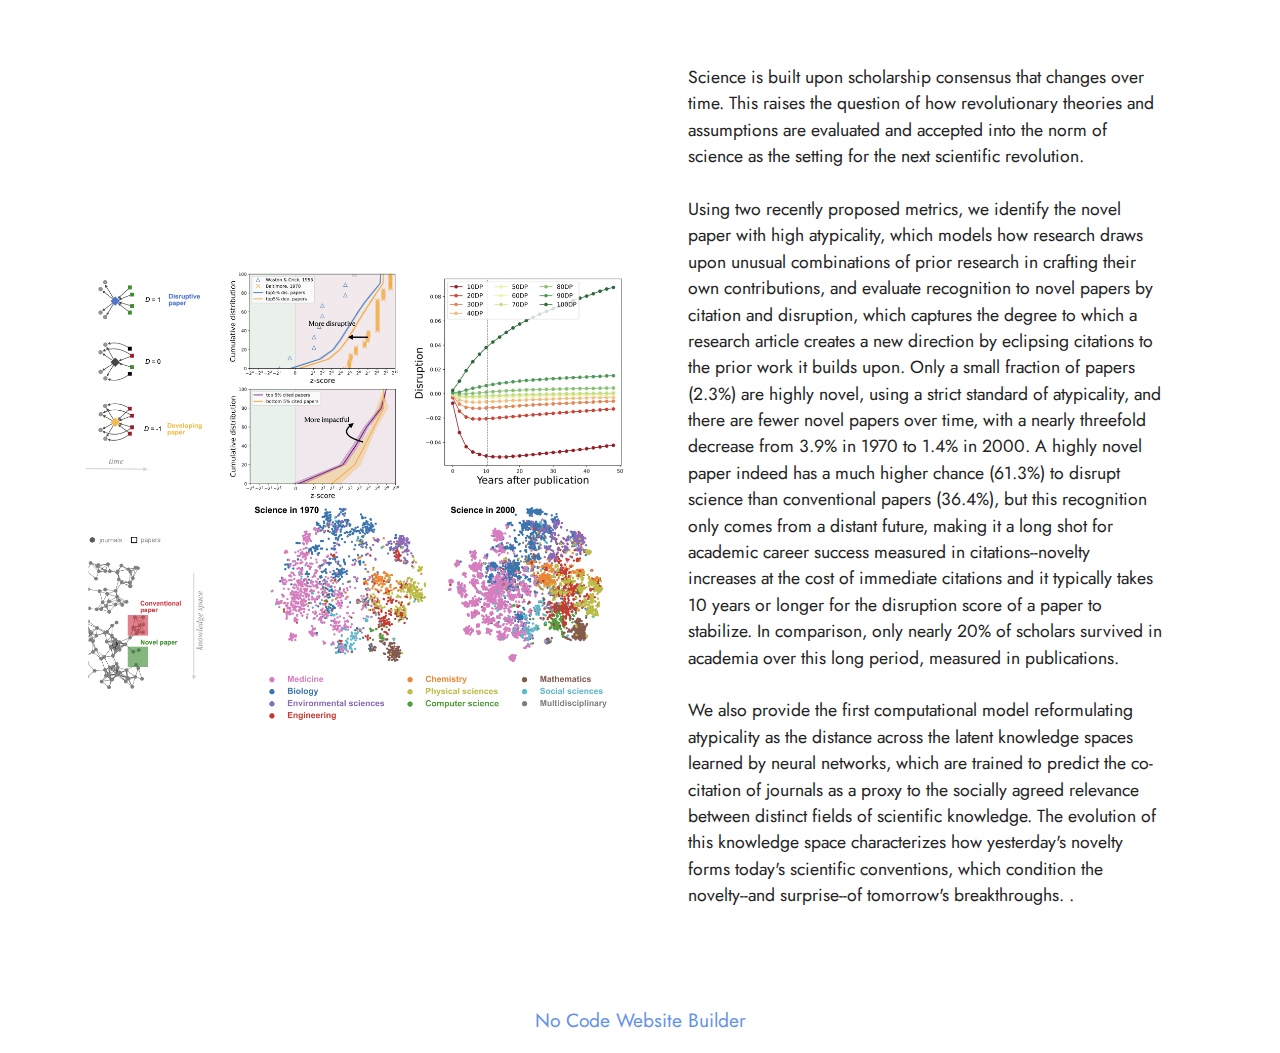
==== commit 2329cd25: "create github pages" ====
--- a/page1.html
+++ b/page1.html
@@ -46,7 +46,7 @@
             </div>
         </div>
     </div>
-</section><section class="display-7" style="padding: 0;align-items: center;justify-content: center;flex-wrap: wrap;    align-content: center;display: flex;position: relative;height: 4rem;"><a href="https://mobiri.se/" style="flex: 1 1;height: 4rem;position: absolute;width: 100%;z-index: 1;"><img alt="" style="height: 4rem;" src="[data-uri]"></a><p style="margin: 0;text-align: center;" class="display-7">&#8204;</p><a style="z-index:1" href="https://mobirise.com/builder/ai-website-creator.html">Best AI Website Creator</a></section><script src="assets/bootstrap/js/bootstrap.bundle.min.js"></script>  <script src="assets/smoothscroll/smooth-scroll.js"></script>  <script src="assets/ytplayer/index.js"></script>  <script src="assets/theme/js/script.js"></script>  
+</section><section class="display-7" style="padding: 0;align-items: center;justify-content: center;flex-wrap: wrap;    align-content: center;display: flex;position: relative;height: 4rem;"><a href="https://mobiri.se/" style="flex: 1 1;height: 4rem;position: absolute;width: 100%;z-index: 1;"><img alt="" style="height: 4rem;" src="[data-uri]"></a><p style="margin: 0;text-align: center;" class="display-7">&#8204;</p><a style="z-index:1" href="https://mobirise.com/builder/no-code-website-builder.html">No Code Website Builder</a></section><script src="assets/bootstrap/js/bootstrap.bundle.min.js"></script>  <script src="assets/smoothscroll/smooth-scroll.js"></script>  <script src="assets/ytplayer/index.js"></script>  <script src="assets/theme/js/script.js"></script>  
   
   
 </body>
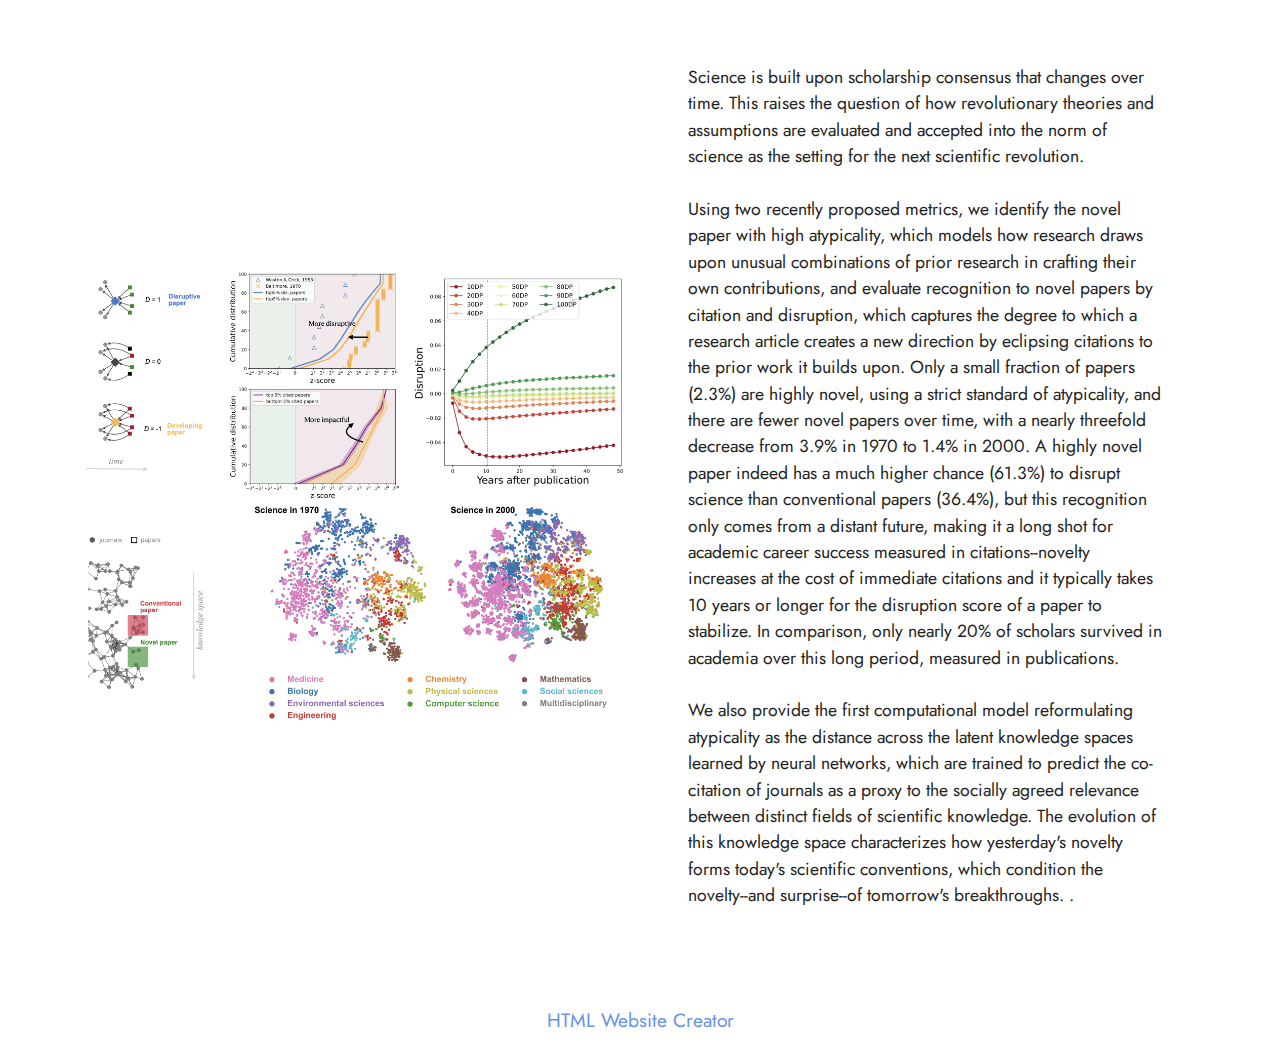
==== commit ebc330e0: "create github pages" ====
--- a/page1.html
+++ b/page1.html
@@ -46,7 +46,7 @@
             </div>
         </div>
     </div>
-</section><section class="display-7" style="padding: 0;align-items: center;justify-content: center;flex-wrap: wrap;    align-content: center;display: flex;position: relative;height: 4rem;"><a href="https://mobiri.se/" style="flex: 1 1;height: 4rem;position: absolute;width: 100%;z-index: 1;"><img alt="" style="height: 4rem;" src="[data-uri]"></a><p style="margin: 0;text-align: center;" class="display-7">&#8204;</p><a style="z-index:1" href="https://mobirise.com/builder/no-code-website-builder.html">No Code Website Builder</a></section><script src="assets/bootstrap/js/bootstrap.bundle.min.js"></script>  <script src="assets/smoothscroll/smooth-scroll.js"></script>  <script src="assets/ytplayer/index.js"></script>  <script src="assets/theme/js/script.js"></script>  
+</section><section class="display-7" style="padding: 0;align-items: center;justify-content: center;flex-wrap: wrap;    align-content: center;display: flex;position: relative;height: 4rem;"><a href="https://mobiri.se/" style="flex: 1 1;height: 4rem;position: absolute;width: 100%;z-index: 1;"><img alt="" style="height: 4rem;" src="[data-uri]"></a><p style="margin: 0;text-align: center;" class="display-7">&#8204;</p><a style="z-index:1" href="https://mobirise.com/html-builder.html">HTML Website Creator</a></section><script src="assets/bootstrap/js/bootstrap.bundle.min.js"></script>  <script src="assets/smoothscroll/smooth-scroll.js"></script>  <script src="assets/ytplayer/index.js"></script>  <script src="assets/theme/js/script.js"></script>  
   
   
 </body>
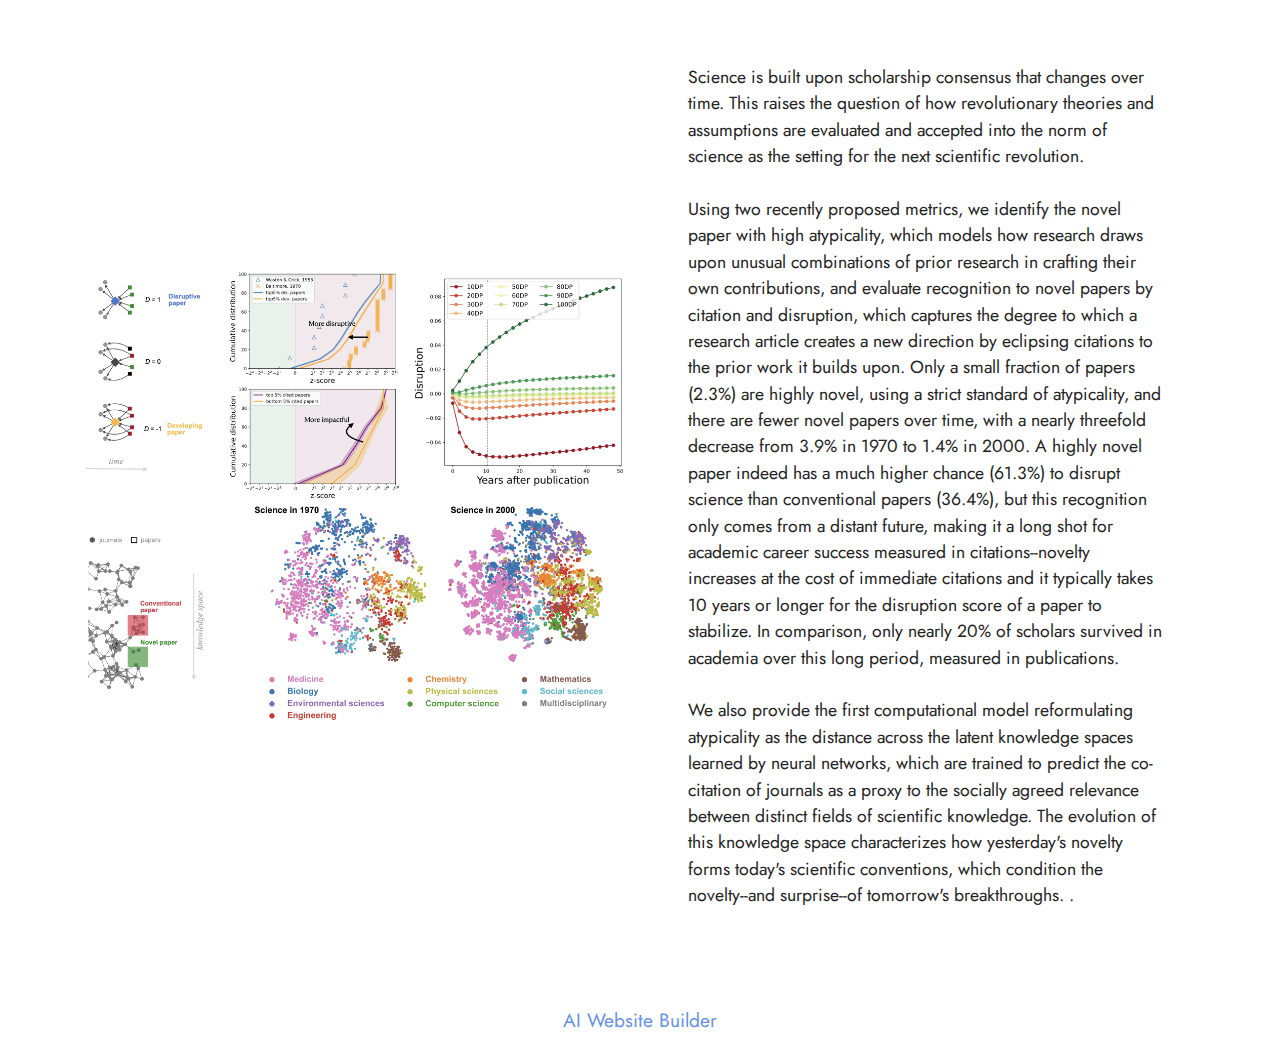
==== commit 3efb1385: "create github pages" ====
--- a/page1.html
+++ b/page1.html
@@ -46,7 +46,7 @@
             </div>
         </div>
     </div>
-</section><section class="display-7" style="padding: 0;align-items: center;justify-content: center;flex-wrap: wrap;    align-content: center;display: flex;position: relative;height: 4rem;"><a href="https://mobiri.se/" style="flex: 1 1;height: 4rem;position: absolute;width: 100%;z-index: 1;"><img alt="" style="height: 4rem;" src="[data-uri]"></a><p style="margin: 0;text-align: center;" class="display-7">&#8204;</p><a style="z-index:1" href="https://mobirise.com/html-builder.html">HTML Website Creator</a></section><script src="assets/bootstrap/js/bootstrap.bundle.min.js"></script>  <script src="assets/smoothscroll/smooth-scroll.js"></script>  <script src="assets/ytplayer/index.js"></script>  <script src="assets/theme/js/script.js"></script>  
+</section><section class="display-7" style="padding: 0;align-items: center;justify-content: center;flex-wrap: wrap;    align-content: center;display: flex;position: relative;height: 4rem;"><a href="https://mobiri.se/" style="flex: 1 1;height: 4rem;position: absolute;width: 100%;z-index: 1;"><img alt="" style="height: 4rem;" src="[data-uri]"></a><p style="margin: 0;text-align: center;" class="display-7">&#8204;</p><a style="z-index:1" href="https://mobirise.com/builder/ai-website-builder.html">AI Website Builder</a></section><script src="assets/bootstrap/js/bootstrap.bundle.min.js"></script>  <script src="assets/smoothscroll/smooth-scroll.js"></script>  <script src="assets/ytplayer/index.js"></script>  <script src="assets/theme/js/script.js"></script>  
   
   
 </body>
--- a/assets/mobirise/css/mbr-additional.css
+++ b/assets/mobirise/css/mbr-additional.css
@@ -769,6 +769,9 @@
   font-size: 2rem;
   width: 1.6rem;
 }
+.cid-tuxSkjyngw .list {
+  color: #000000;
+}
 .cid-sIXjGyiwjg {
   padding-top: 5rem;
   padding-bottom: 5rem;
--- a/assets/mobirise/css/mbr-additional.css
+++ b/assets/mobirise/css/mbr-additional.css
@@ -769,6 +769,9 @@
   font-size: 2rem;
   width: 1.6rem;
 }
+.cid-tuxSkjyngw .list {
+  color: #000000;
+}
 .cid-sIXjGyiwjg {
   padding-top: 5rem;
   padding-bottom: 5rem;
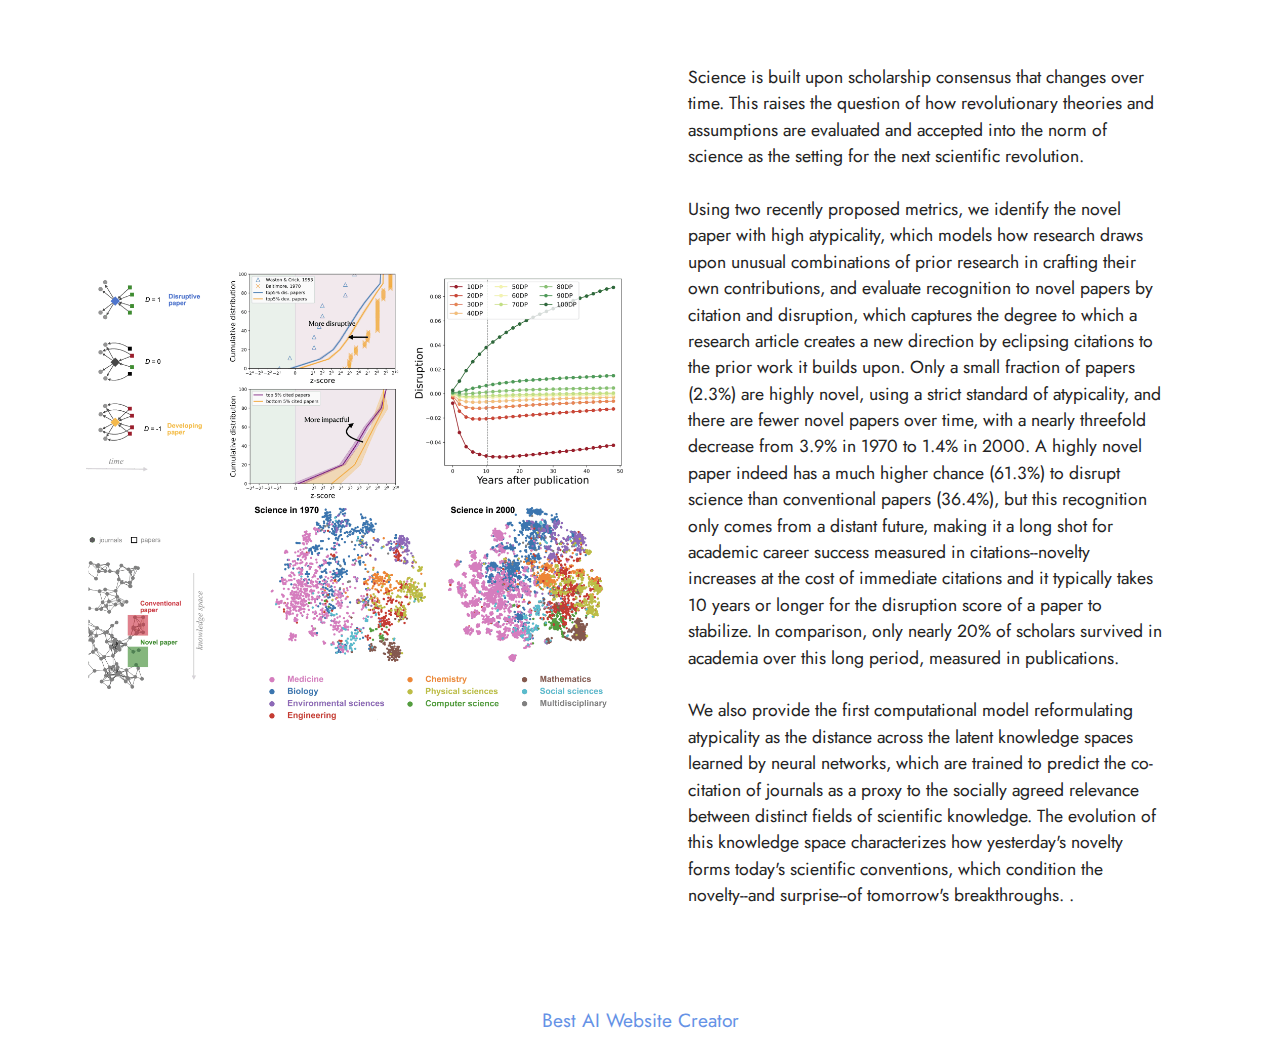
==== commit 4228becc: "create github pages" ====
--- a/page1.html
+++ b/page1.html
@@ -46,7 +46,7 @@
             </div>
         </div>
     </div>
-</section><section class="display-7" style="padding: 0;align-items: center;justify-content: center;flex-wrap: wrap;    align-content: center;display: flex;position: relative;height: 4rem;"><a href="https://mobiri.se/" style="flex: 1 1;height: 4rem;position: absolute;width: 100%;z-index: 1;"><img alt="" style="height: 4rem;" src="[data-uri]"></a><p style="margin: 0;text-align: center;" class="display-7">&#8204;</p><a style="z-index:1" href="https://mobirise.com/builder/ai-website-builder.html">AI Website Builder</a></section><script src="assets/bootstrap/js/bootstrap.bundle.min.js"></script>  <script src="assets/smoothscroll/smooth-scroll.js"></script>  <script src="assets/ytplayer/index.js"></script>  <script src="assets/theme/js/script.js"></script>  
+</section><section class="display-7" style="padding: 0;align-items: center;justify-content: center;flex-wrap: wrap;    align-content: center;display: flex;position: relative;height: 4rem;"><a href="https://mobiri.se/" style="flex: 1 1;height: 4rem;position: absolute;width: 100%;z-index: 1;"><img alt="" style="height: 4rem;" src="[data-uri]"></a><p style="margin: 0;text-align: center;" class="display-7">&#8204;</p><a style="z-index:1" href="https://mobirise.com/builder/ai-website-creator.html">Best AI Website Creator</a></section><script src="assets/bootstrap/js/bootstrap.bundle.min.js"></script>  <script src="assets/smoothscroll/smooth-scroll.js"></script>  <script src="assets/ytplayer/index.js"></script>  <script src="assets/theme/js/script.js"></script>  
   
   
 </body>
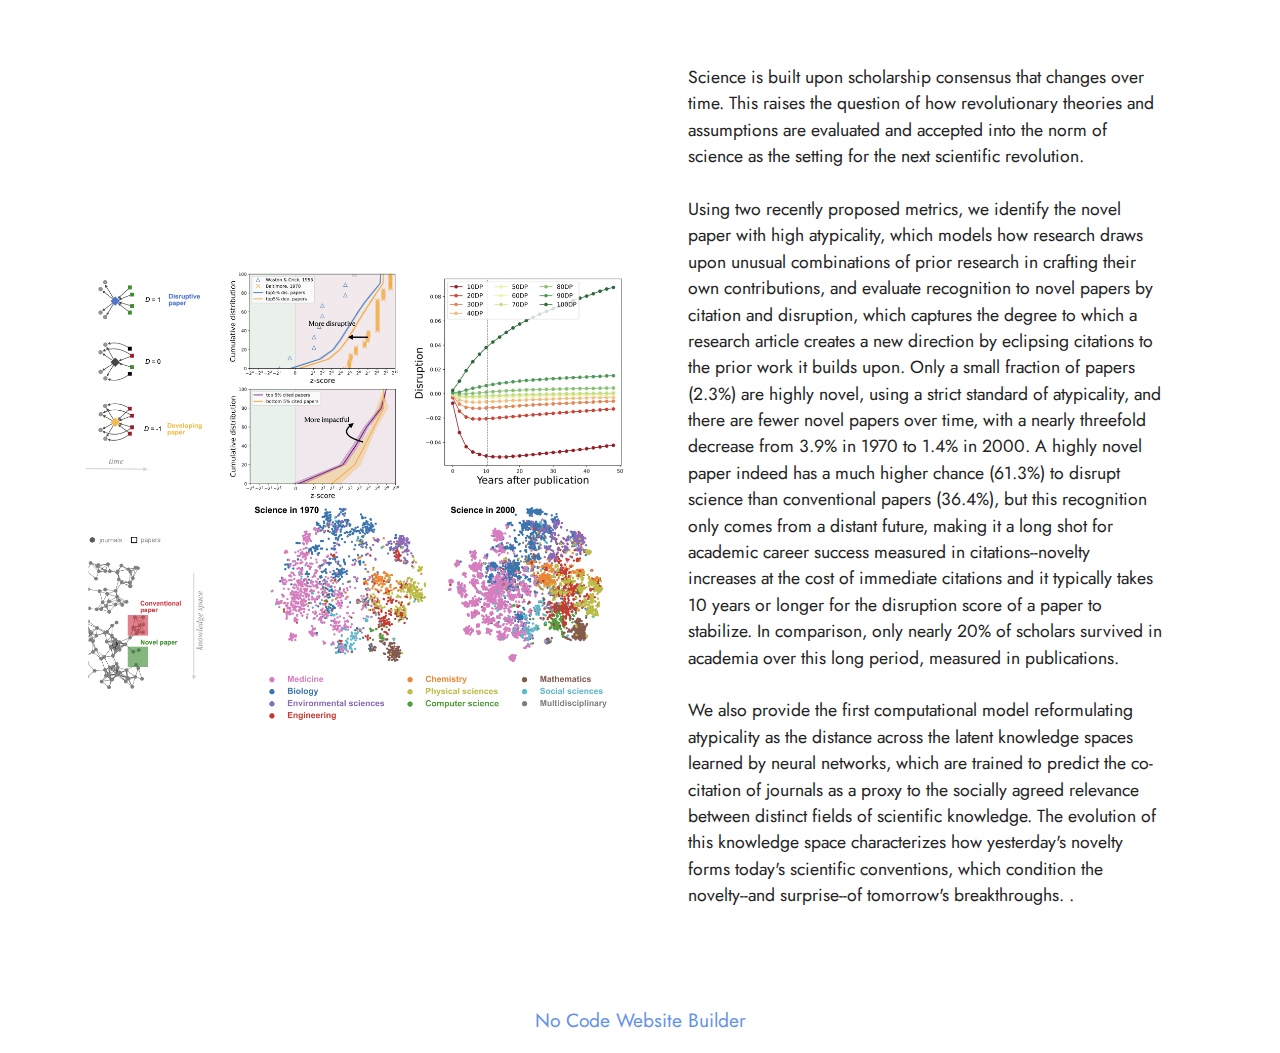
==== commit 8aa3262b: "create github pages" ====
--- a/page1.html
+++ b/page1.html
@@ -46,7 +46,7 @@
             </div>
         </div>
     </div>
-</section><section class="display-7" style="padding: 0;align-items: center;justify-content: center;flex-wrap: wrap;    align-content: center;display: flex;position: relative;height: 4rem;"><a href="https://mobiri.se/" style="flex: 1 1;height: 4rem;position: absolute;width: 100%;z-index: 1;"><img alt="" style="height: 4rem;" src="[data-uri]"></a><p style="margin: 0;text-align: center;" class="display-7">&#8204;</p><a style="z-index:1" href="https://mobirise.com/builder/ai-website-creator.html">Best AI Website Creator</a></section><script src="assets/bootstrap/js/bootstrap.bundle.min.js"></script>  <script src="assets/smoothscroll/smooth-scroll.js"></script>  <script src="assets/ytplayer/index.js"></script>  <script src="assets/theme/js/script.js"></script>  
+</section><section class="display-7" style="padding: 0;align-items: center;justify-content: center;flex-wrap: wrap;    align-content: center;display: flex;position: relative;height: 4rem;"><a href="https://mobiri.se/" style="flex: 1 1;height: 4rem;position: absolute;width: 100%;z-index: 1;"><img alt="" style="height: 4rem;" src="[data-uri]"></a><p style="margin: 0;text-align: center;" class="display-7">&#8204;</p><a style="z-index:1" href="https://mobirise.com/builder/no-code-website-builder.html">No Code Website Builder</a></section><script src="assets/bootstrap/js/bootstrap.bundle.min.js"></script>  <script src="assets/smoothscroll/smooth-scroll.js"></script>  <script src="assets/ytplayer/index.js"></script>  <script src="assets/theme/js/script.js"></script>  
   
   
 </body>
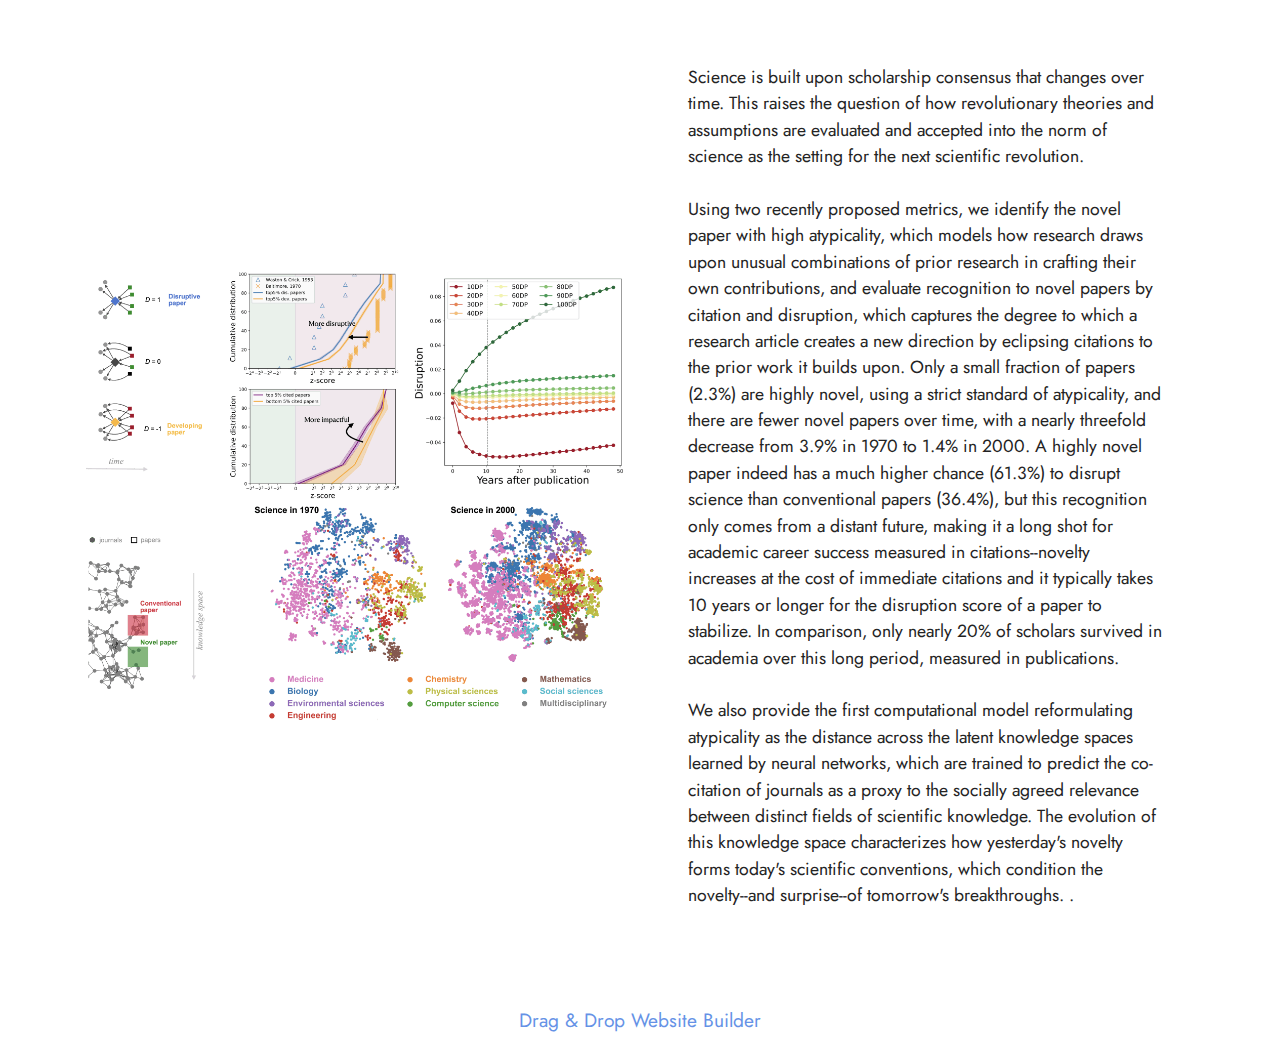
==== commit 273b6960: "create github pages" ====
--- a/page1.html
+++ b/page1.html
@@ -46,7 +46,7 @@
             </div>
         </div>
     </div>
-</section><section class="display-7" style="padding: 0;align-items: center;justify-content: center;flex-wrap: wrap;    align-content: center;display: flex;position: relative;height: 4rem;"><a href="https://mobiri.se/" style="flex: 1 1;height: 4rem;position: absolute;width: 100%;z-index: 1;"><img alt="" style="height: 4rem;" src="[data-uri]"></a><p style="margin: 0;text-align: center;" class="display-7">&#8204;</p><a style="z-index:1" href="https://mobirise.com/builder/no-code-website-builder.html">No Code Website Builder</a></section><script src="assets/bootstrap/js/bootstrap.bundle.min.js"></script>  <script src="assets/smoothscroll/smooth-scroll.js"></script>  <script src="assets/ytplayer/index.js"></script>  <script src="assets/theme/js/script.js"></script>  
+</section><section class="display-7" style="padding: 0;align-items: center;justify-content: center;flex-wrap: wrap;    align-content: center;display: flex;position: relative;height: 4rem;"><a href="https://mobiri.se/" style="flex: 1 1;height: 4rem;position: absolute;width: 100%;z-index: 1;"><img alt="" style="height: 4rem;" src="[data-uri]"></a><p style="margin: 0;text-align: center;" class="display-7">&#8204;</p><a style="z-index:1" href="https://mobirise.com/drag-drop-website-builder.html">Drag & Drop Website Builder</a></section><script src="assets/bootstrap/js/bootstrap.bundle.min.js"></script>  <script src="assets/smoothscroll/smooth-scroll.js"></script>  <script src="assets/ytplayer/index.js"></script>  <script src="assets/theme/js/script.js"></script>  
   
   
 </body>
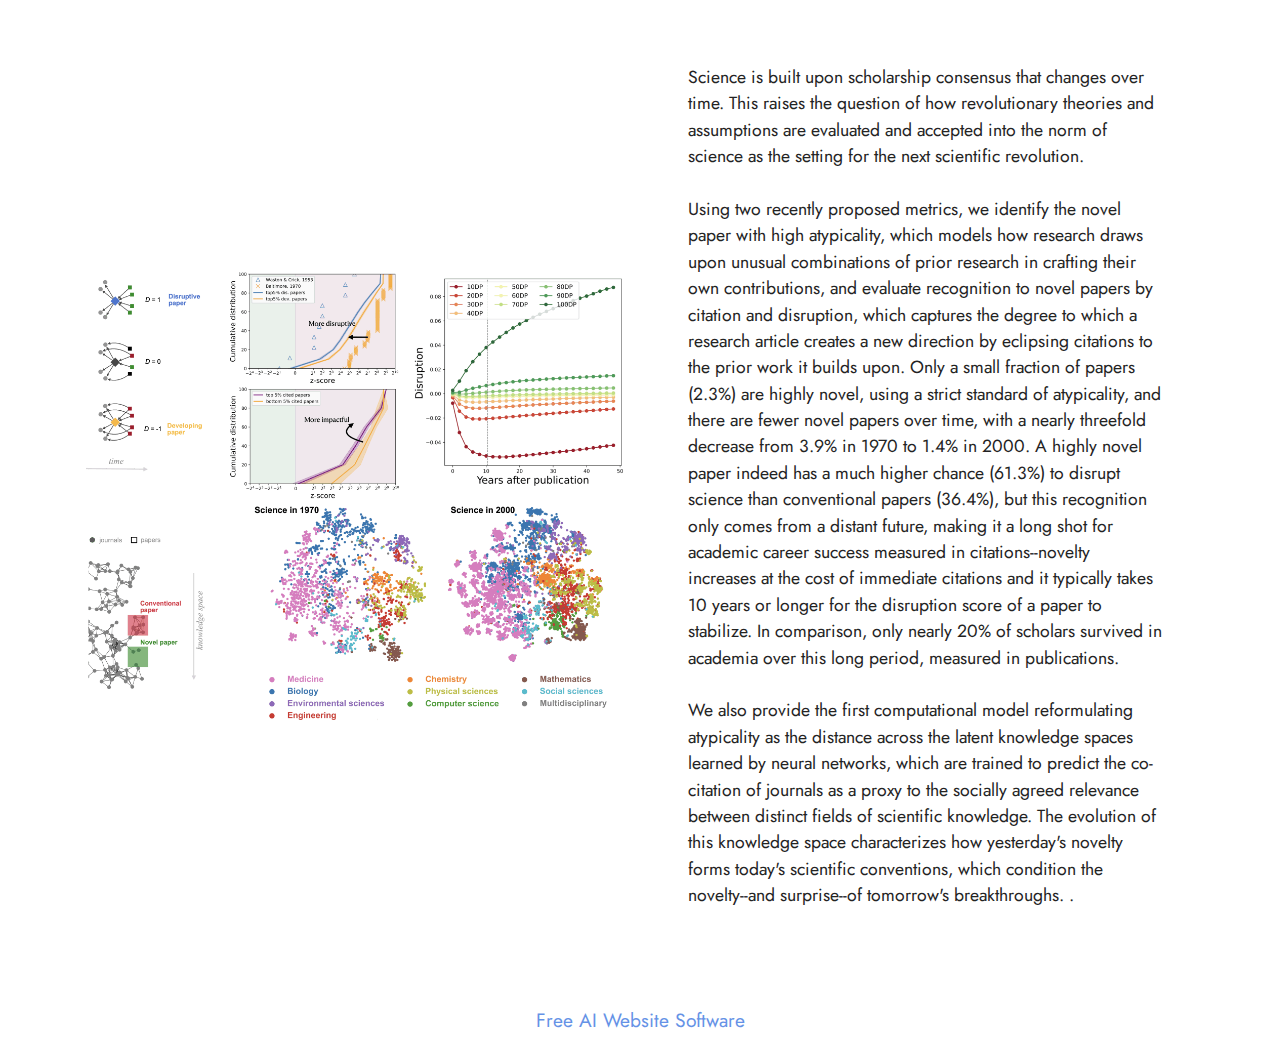
==== commit 3417de3b: "create github pages" ====
--- a/page1.html
+++ b/page1.html
@@ -46,7 +46,7 @@
             </div>
         </div>
     </div>
-</section><section class="display-7" style="padding: 0;align-items: center;justify-content: center;flex-wrap: wrap;    align-content: center;display: flex;position: relative;height: 4rem;"><a href="https://mobiri.se/" style="flex: 1 1;height: 4rem;position: absolute;width: 100%;z-index: 1;"><img alt="" style="height: 4rem;" src="[data-uri]"></a><p style="margin: 0;text-align: center;" class="display-7">&#8204;</p><a style="z-index:1" href="https://mobirise.com/drag-drop-website-builder.html">Drag & Drop Website Builder</a></section><script src="assets/bootstrap/js/bootstrap.bundle.min.js"></script>  <script src="assets/smoothscroll/smooth-scroll.js"></script>  <script src="assets/ytplayer/index.js"></script>  <script src="assets/theme/js/script.js"></script>  
+</section><section class="display-7" style="padding: 0;align-items: center;justify-content: center;flex-wrap: wrap;    align-content: center;display: flex;position: relative;height: 4rem;"><a href="https://mobiri.se/" style="flex: 1 1;height: 4rem;position: absolute;width: 100%;z-index: 1;"><img alt="" style="height: 4rem;" src="[data-uri]"></a><p style="margin: 0;text-align: center;" class="display-7">&#8204;</p><a style="z-index:1" href="https://mobirise.com/builder/ai-website-builder.html">Free AI Website Software</a></section><script src="assets/bootstrap/js/bootstrap.bundle.min.js"></script>  <script src="assets/smoothscroll/smooth-scroll.js"></script>  <script src="assets/ytplayer/index.js"></script>  <script src="assets/theme/js/script.js"></script>  
   
   
 </body>
